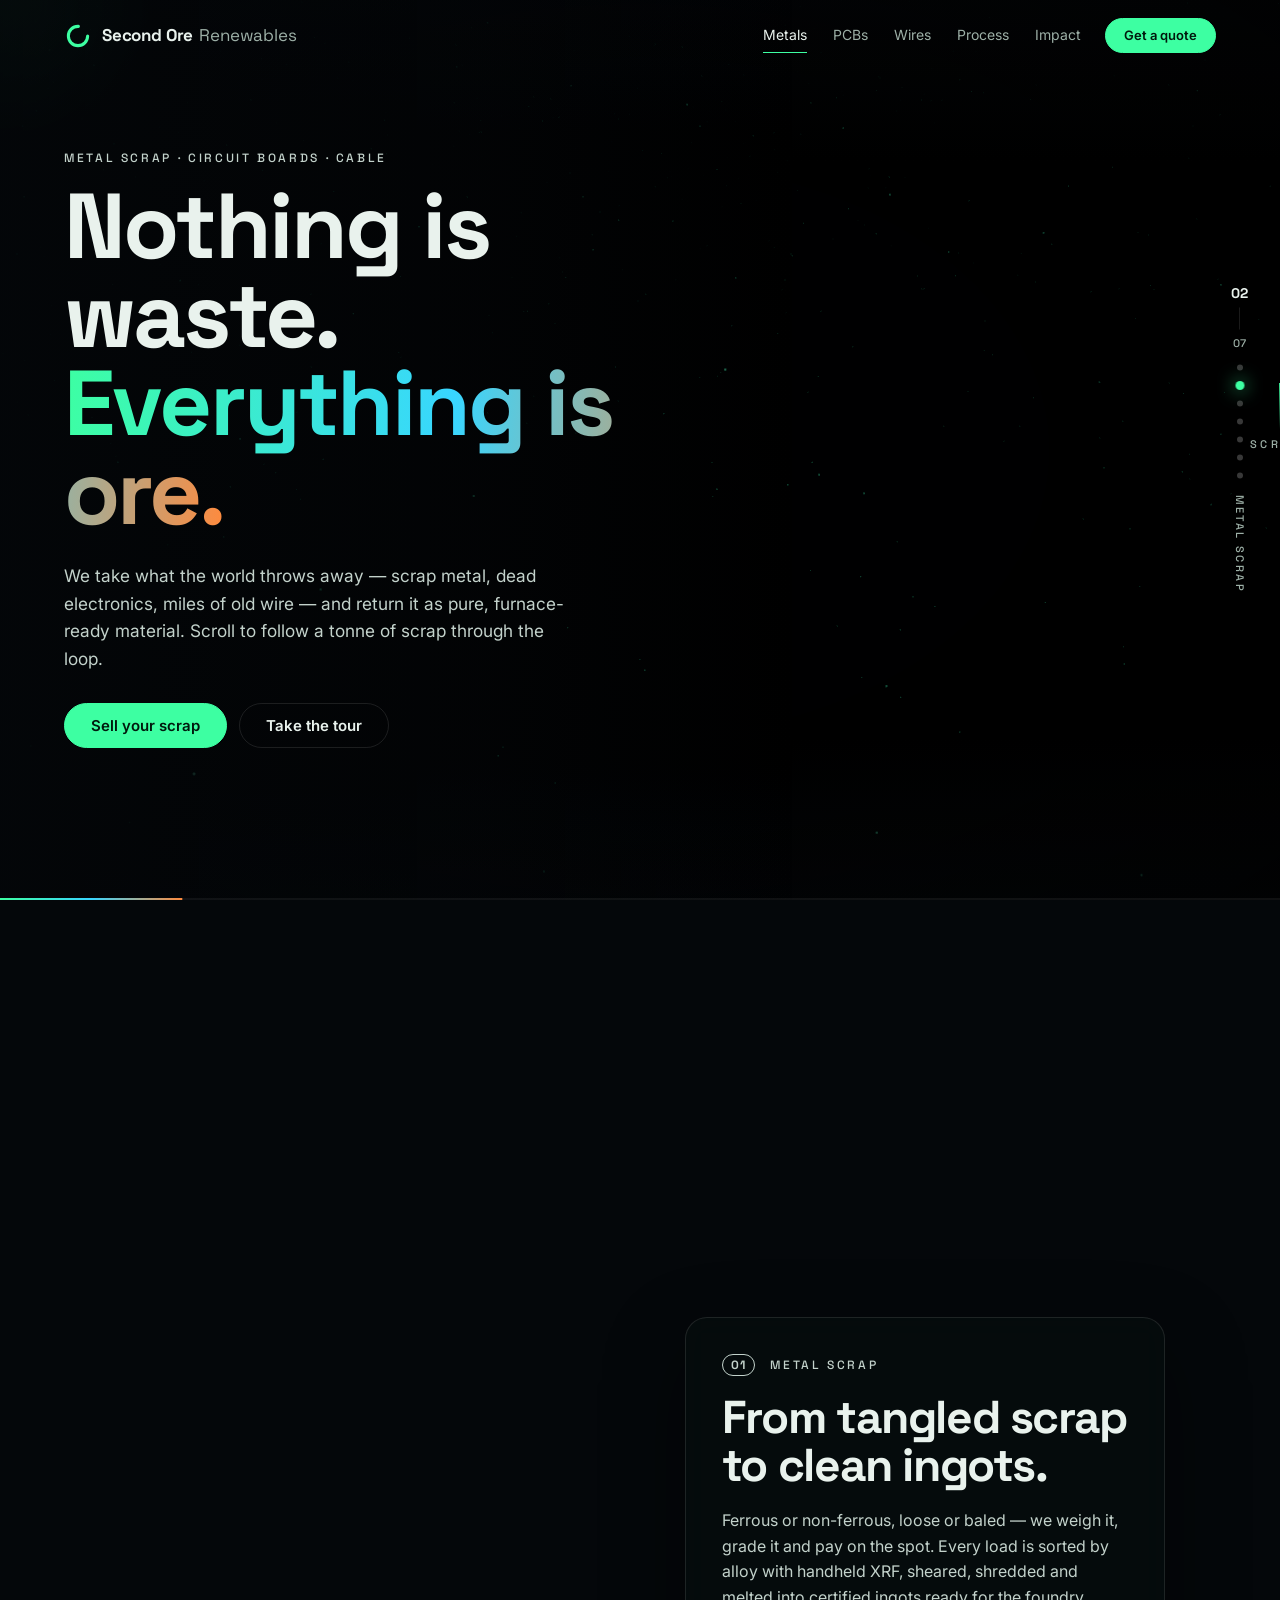
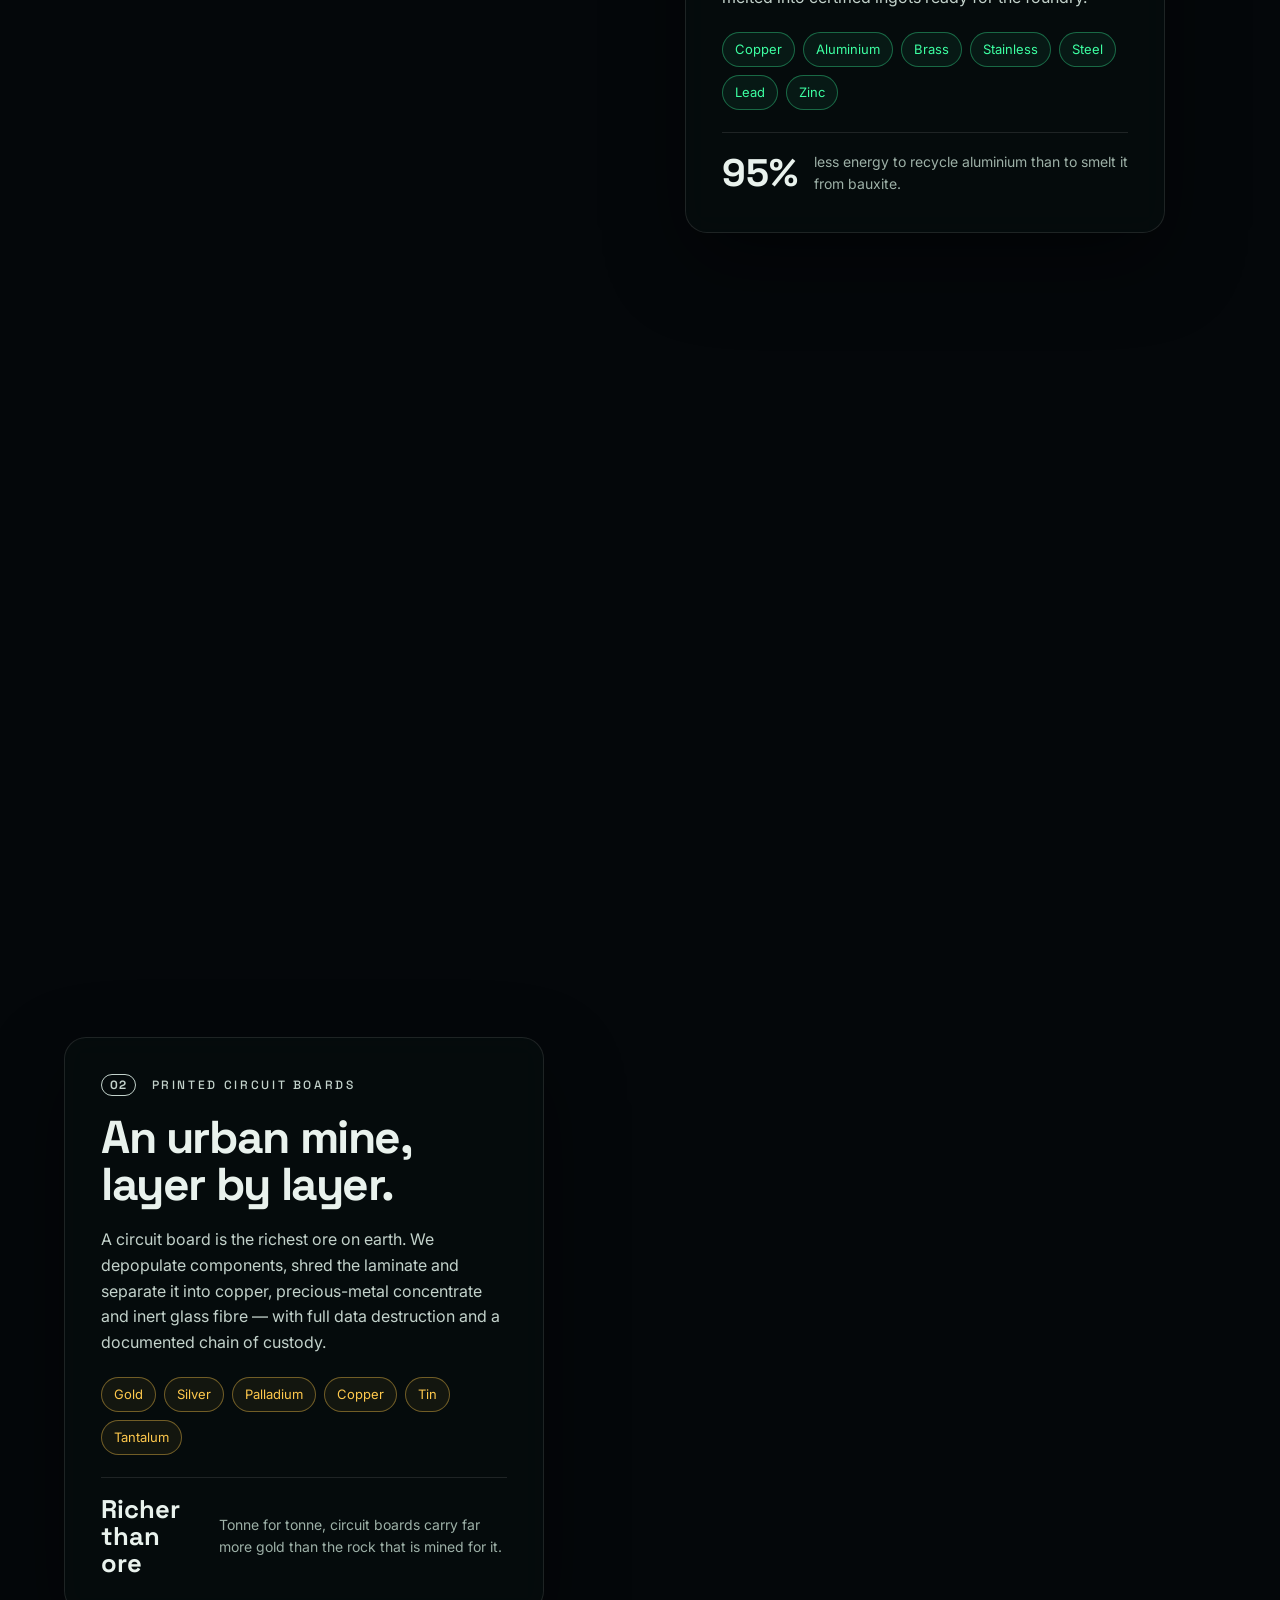
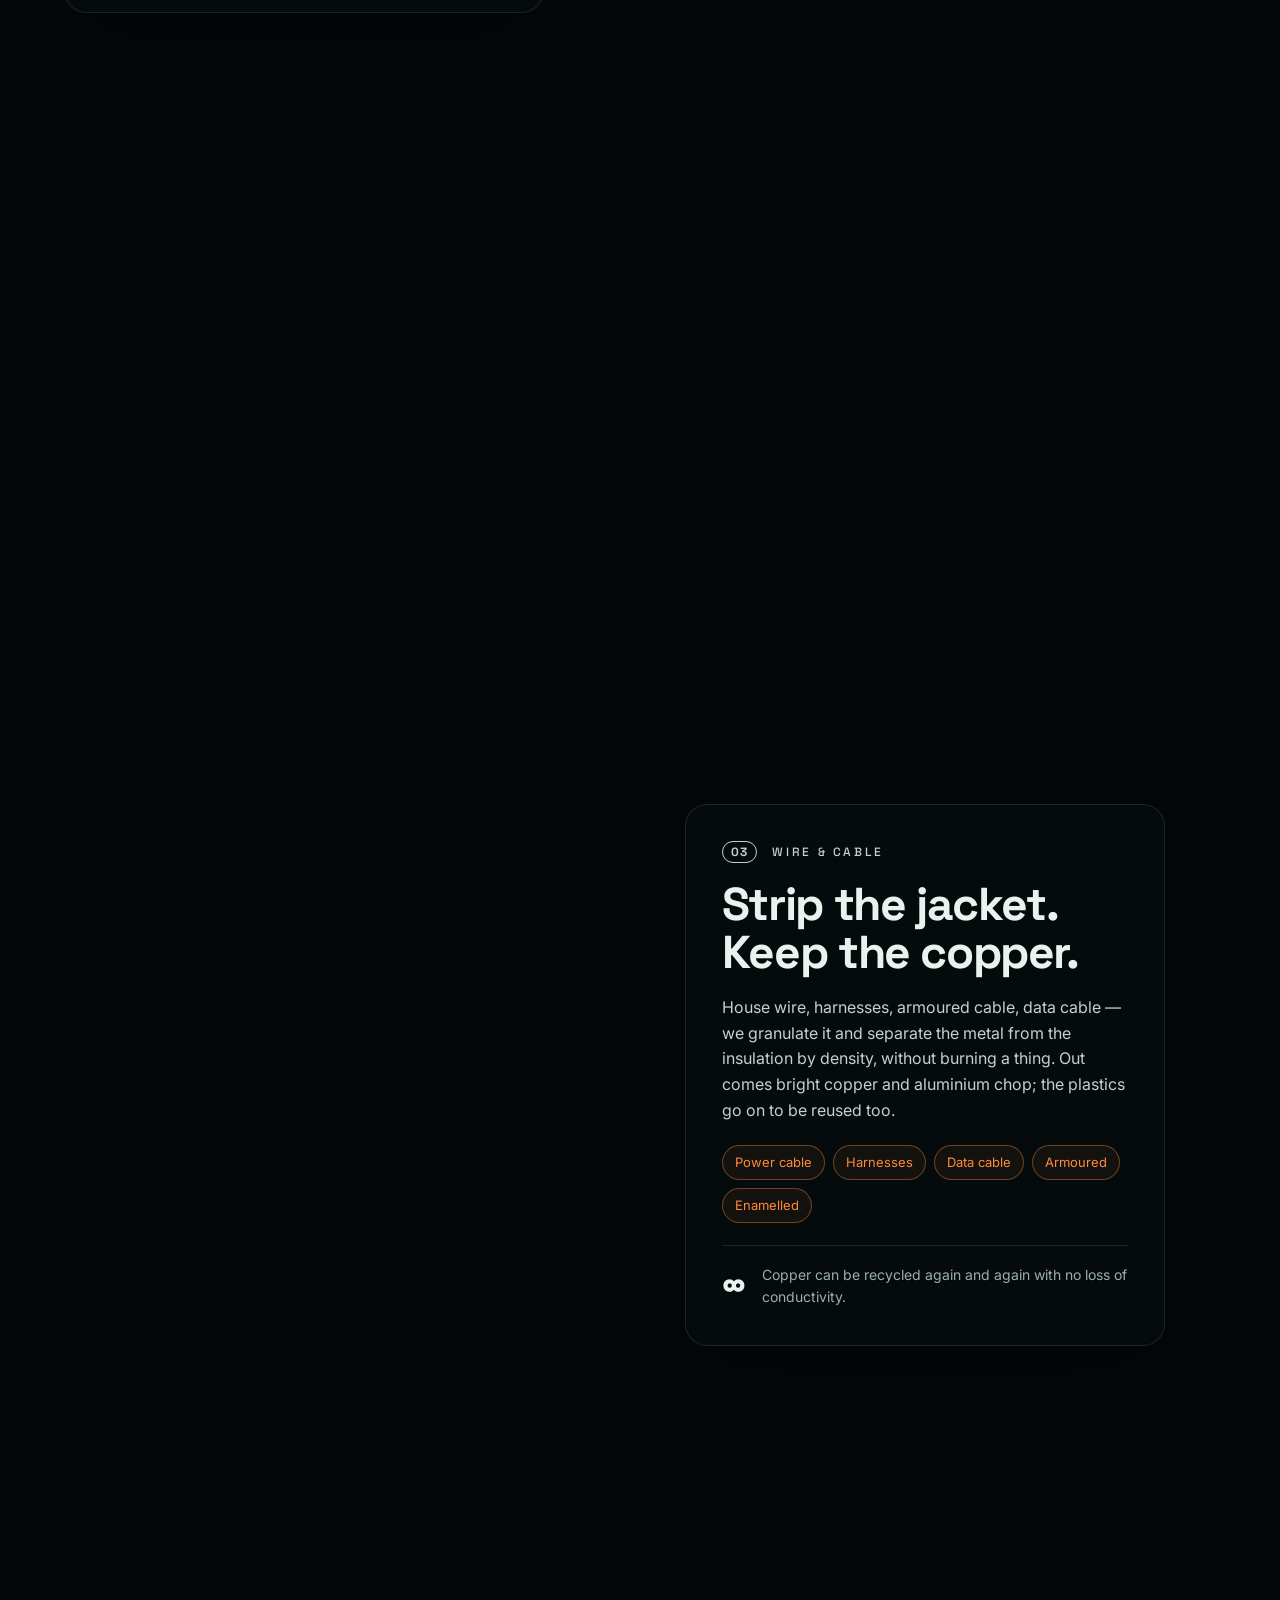
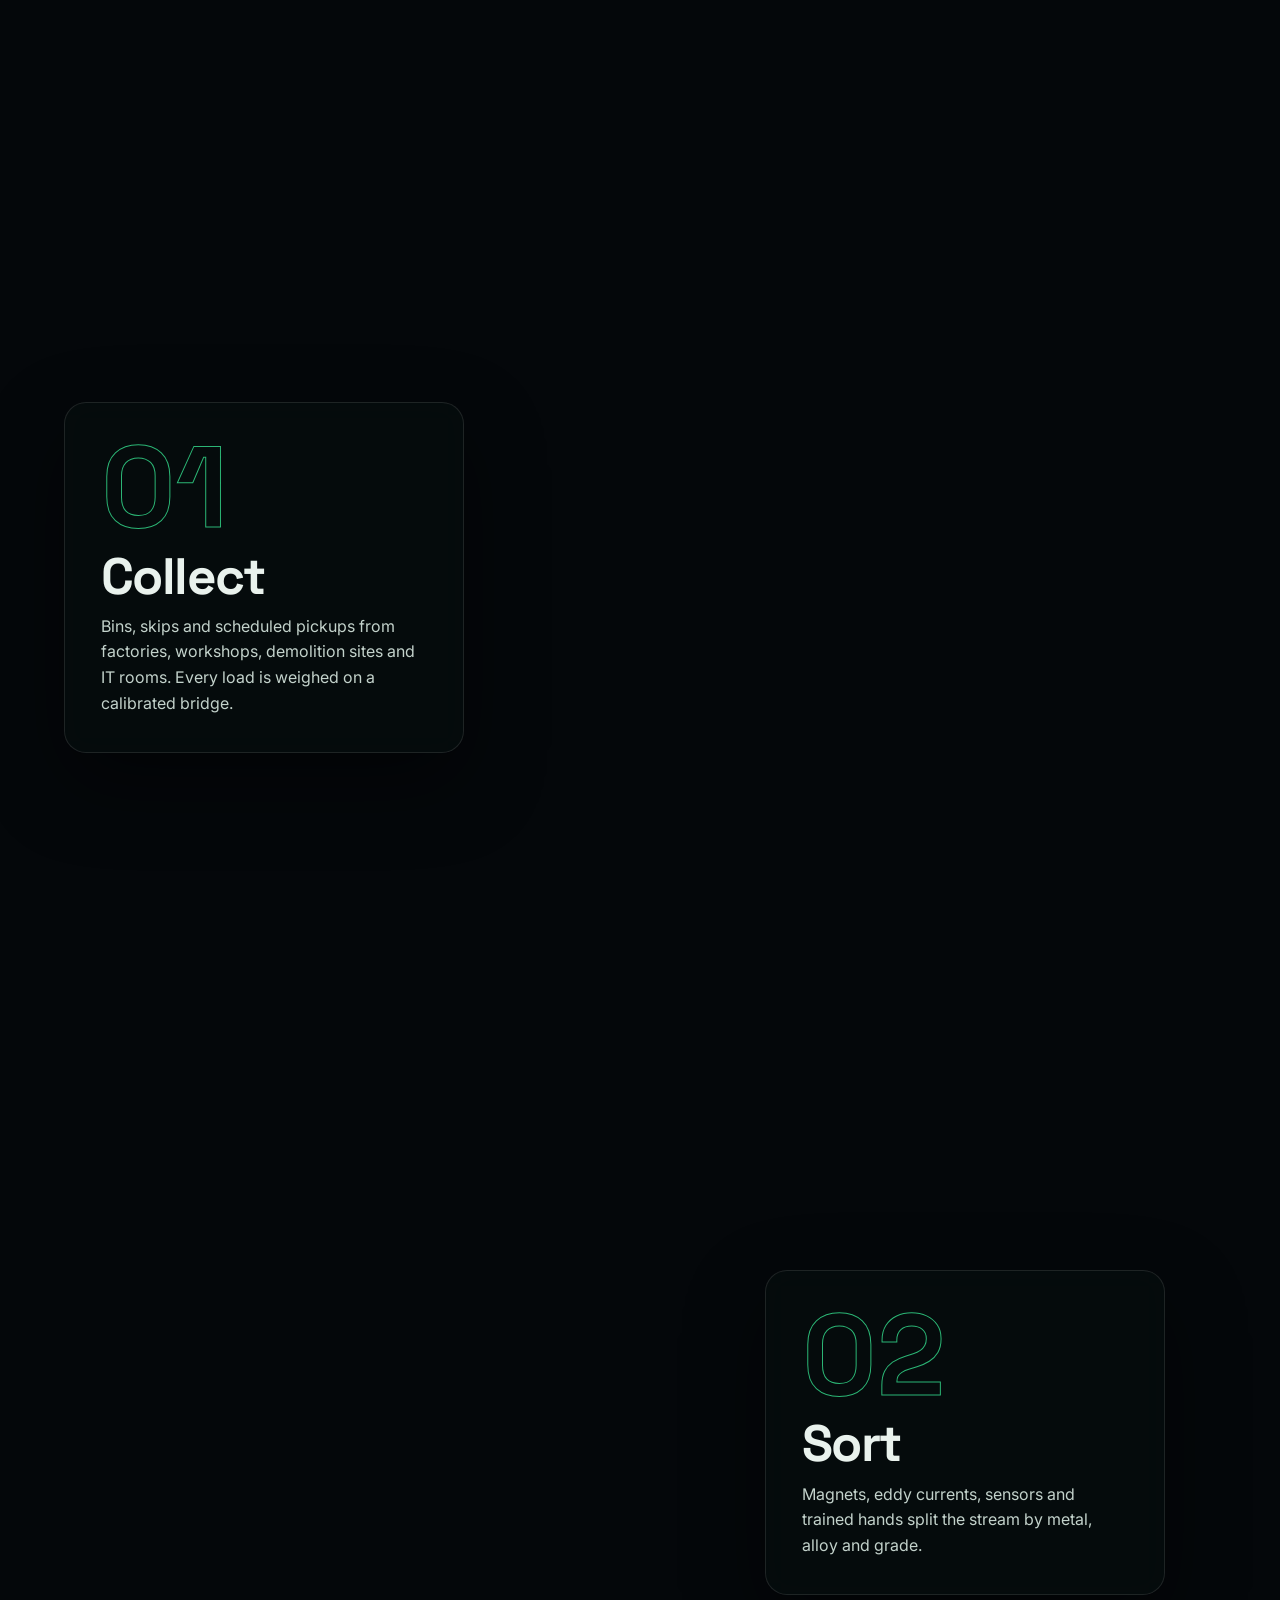
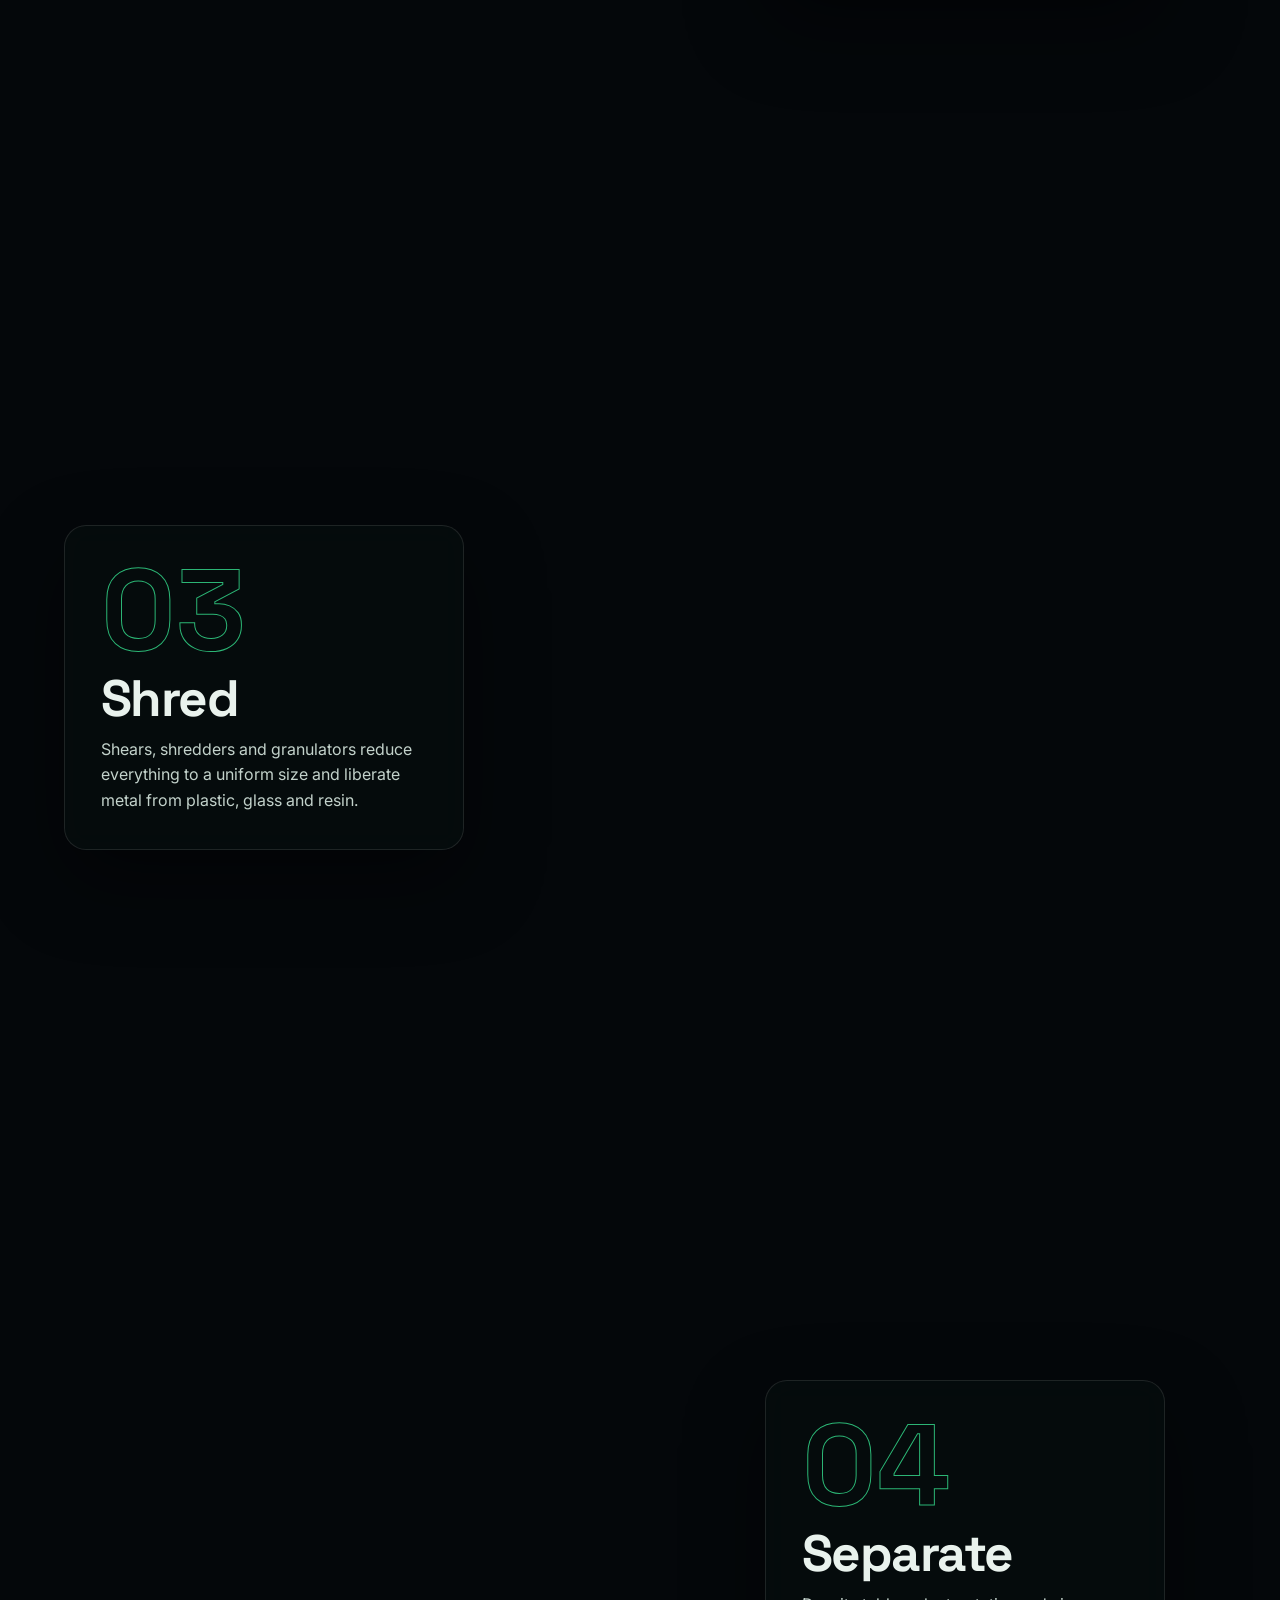
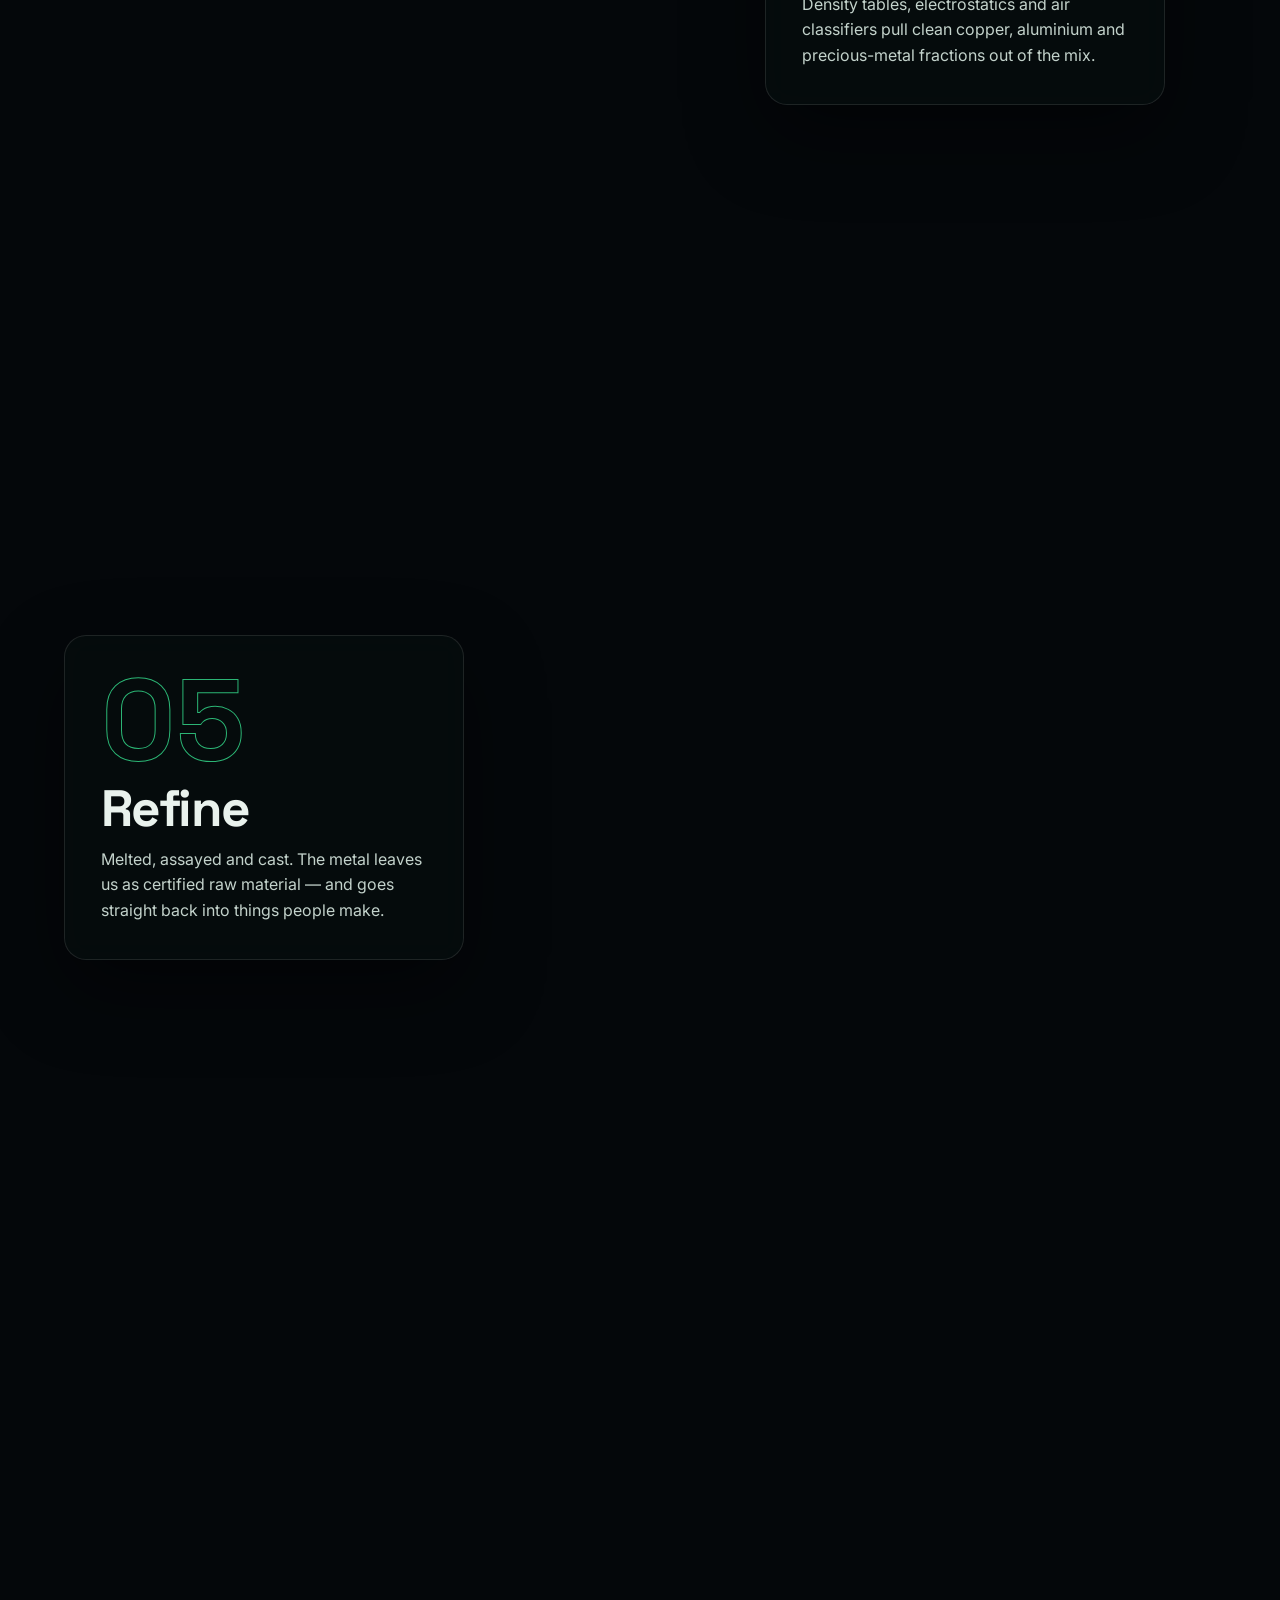
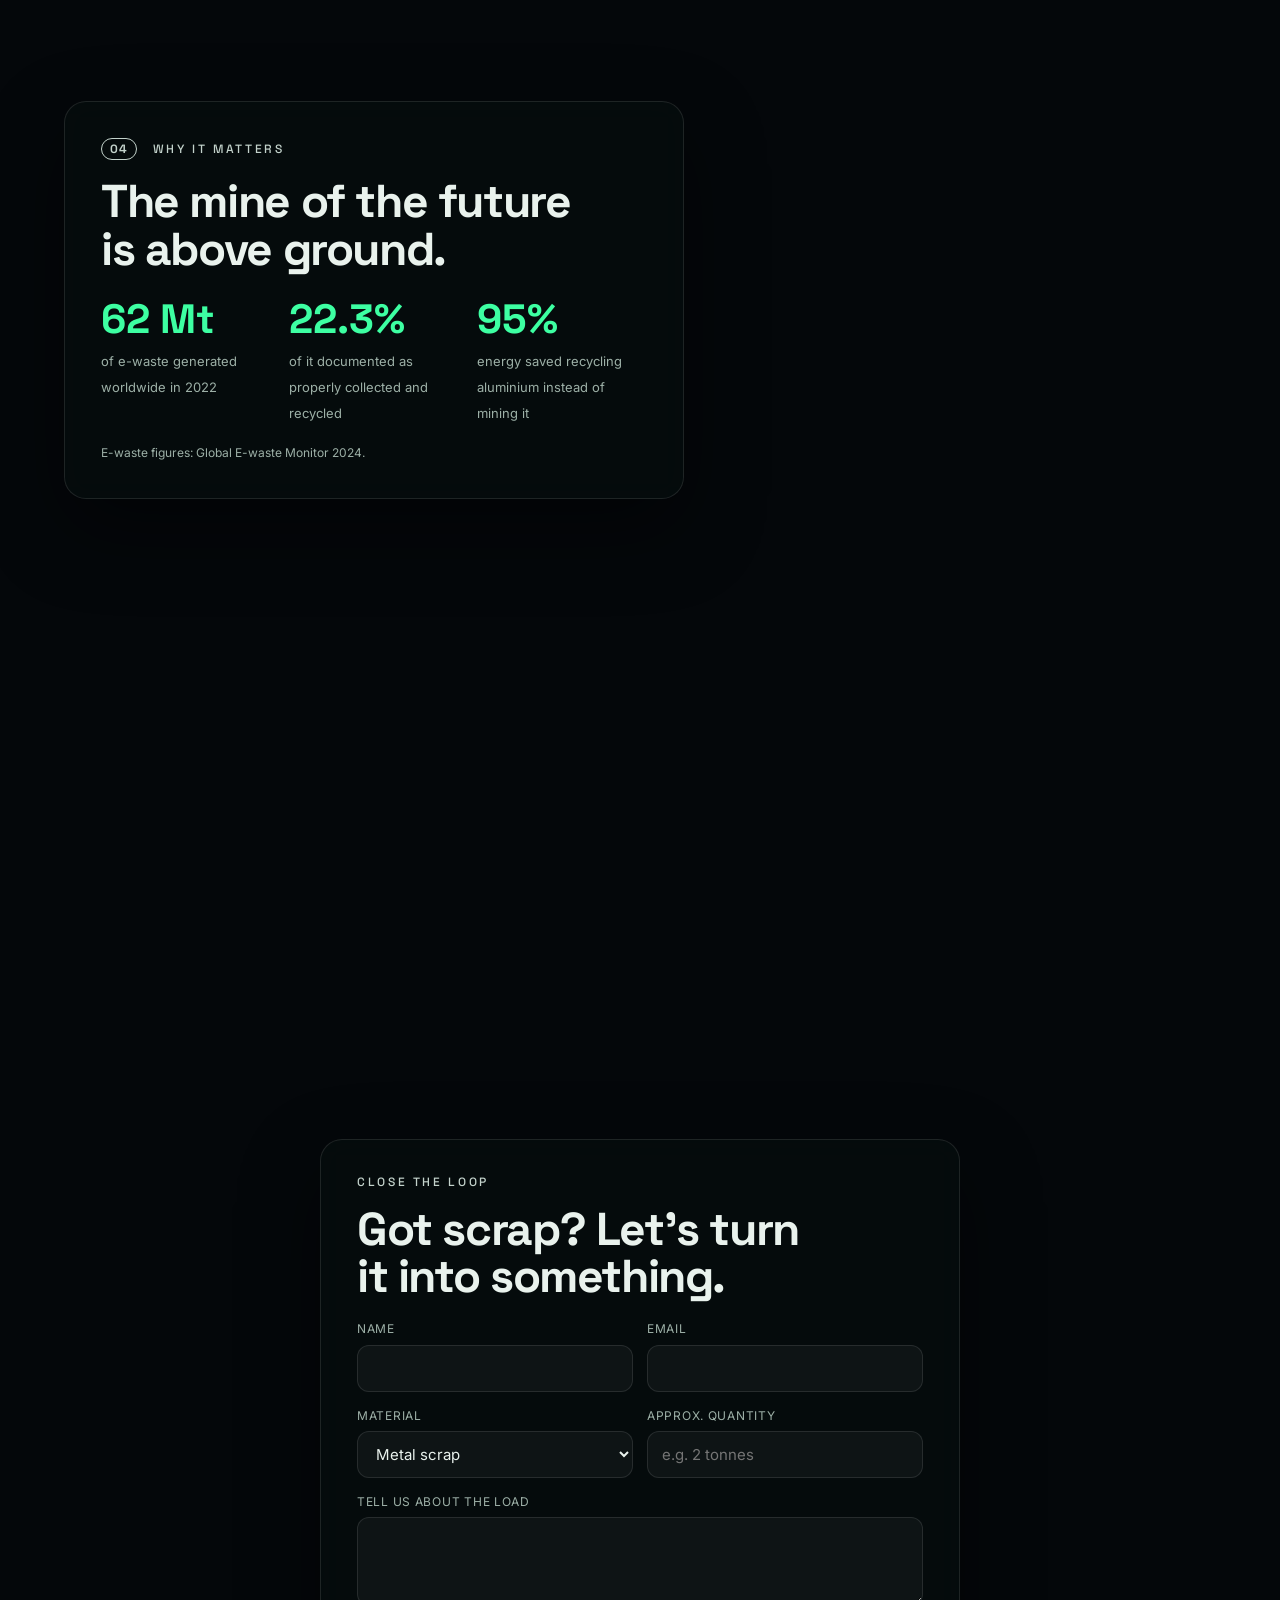
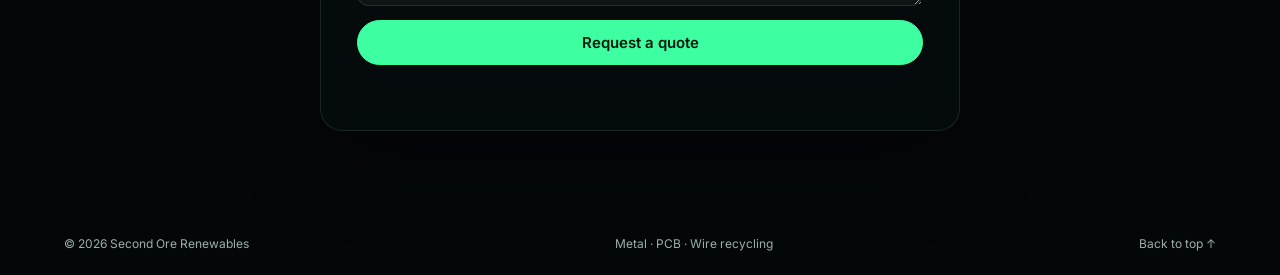
==== index.html @ fa1d7ef8 "Add immersive 3D scroll-driven site for metal, PCB and wire recycling Static site: a single three.js" ====
<!doctype html>
<html lang="en">
<head>
<meta charset="utf-8">
<meta name="viewport" content="width=device-width, initial-scale=1">
<title>Second Ore Renewables — Metal, PCB &amp; Wire Recycling</title>
<meta name="description" content="Second Ore Renewables recovers copper, aluminium, steel and precious metals from metal scrap, printed circuit boards and cable.">
<meta name="theme-color" content="#04070a">
<link rel="icon" href="data:image/svg+xml,%3Csvg xmlns='http://www.w3.org/2000/svg' viewBox='0 0 32 32'%3E%3Ccircle cx='16' cy='16' r='11' fill='none' stroke='%233dffa2' stroke-width='4' stroke-dasharray='52 17'/%3E%3C/svg%3E">
<link rel="preconnect" href="https://fonts.googleapis.com">
<link rel="preconnect" href="https://fonts.gstatic.com" crossorigin>
<link href="https://fonts.googleapis.com/css2?family=Inter:wght@400;500;600&family=Space+Grotesk:wght@400;500;700&display=swap" rel="stylesheet">
<link rel="stylesheet" href="css/style.css">
<script type="importmap">
{ "imports": { "three": "./vendor/three.module.min.js", "three/addons/": "./vendor/addons/" } }
</script>
</head>
<body class="loading">

<!-- Loader -->
<div id="loader" aria-hidden="true">
  <svg class="loader-ring" viewBox="0 0 100 100"><circle cx="50" cy="50" r="44"/><circle class="arc" cx="50" cy="50" r="44"/></svg>
  <div class="loader-pct"><span id="loader-num">0</span>%</div>
  <div class="loader-label">Melting down the old world</div>
</div>

<!-- 3D stage -->
<canvas id="stage" aria-hidden="true"></canvas>
<div class="vignette" aria-hidden="true"></div>
<div id="cursor" aria-hidden="true"></div>

<!-- Chrome -->
<header class="top">
  <a class="brand" href="#hero" aria-label="Second Ore Renewables home">
    <svg viewBox="0 0 32 32" width="28" height="28" aria-hidden="true"><circle cx="16" cy="16" r="11" fill="none" stroke="currentColor" stroke-width="3.5" stroke-dasharray="52 17" stroke-linecap="round"/></svg>
    <span>Second Ore<em>Renewables</em></span>
  </a>
  <nav aria-label="Primary">
    <a href="#metals">Metals</a>
    <a href="#pcbs">PCBs</a>
    <a href="#wires">Wires</a>
    <a href="#process">Process</a>
    <a href="#impact">Impact</a>
  </nav>
  <a class="btn btn-sm" href="#contact">Get a quote</a>
</header>

<aside class="rail" aria-hidden="true">
  <div class="rail-count"><b id="rail-now">01</b><i></i><span>07</span></div>
  <div class="rail-dots" id="rail-dots"></div>
  <div class="rail-name" id="rail-name">Intro</div>
</aside>
<div class="progress" aria-hidden="true"><i id="progress-bar"></i></div>

<main>
  <!-- 0 · HERO -->
  <section class="chapter hero" id="hero" data-key data-chapter="0" data-name="Intro">
    <div class="panel bare left">
      <p class="eyebrow reveal">Metal scrap · Circuit boards · Cable</p>
      <h1 class="reveal">Nothing is waste.<br><span class="grad">Everything is ore.</span></h1>
      <p class="lede reveal">We take what the world throws away — scrap metal, dead electronics, miles of old wire — and return it as pure, furnace-ready material. Scroll to follow a tonne of scrap through the loop.</p>
      <div class="cta-row reveal">
        <a class="btn" href="#contact">Sell your scrap</a>
        <a class="btn ghost" href="#metals">Take the tour</a>
      </div>
    </div>
    <div class="scroll-hint" aria-hidden="true"><i></i>Scroll</div>
  </section>

  <!-- 1 · METALS -->
  <section class="chapter" id="metals" data-key data-chapter="1" data-name="Metal scrap">
    <div class="panel right">
      <p class="eyebrow reveal"><b>01</b> Metal scrap</p>
      <h2 class="reveal">From tangled scrap to clean ingots.</h2>
      <p class="reveal">Ferrous or non-ferrous, loose or baled — we weigh it, grade it and pay on the spot. Every load is sorted by alloy with handheld XRF, sheared, shredded and melted into certified ingots ready for the foundry.</p>
      <ul class="chips reveal">
        <li>Copper</li><li>Aluminium</li><li>Brass</li><li>Stainless</li><li>Steel</li><li>Lead</li><li>Zinc</li>
      </ul>
      <div class="fact reveal"><strong>95%</strong><span>less energy to recycle aluminium than to smelt it from bauxite.</span></div>
    </div>
  </section>

  <!-- 2 · PCBs -->
  <section class="chapter" id="pcbs" data-key data-chapter="2" data-name="Circuit boards">
    <div class="panel left">
      <p class="eyebrow reveal"><b>02</b> Printed circuit boards</p>
      <h2 class="reveal">An urban mine, layer by layer.</h2>
      <p class="reveal">A circuit board is the richest ore on earth. We depopulate components, shred the laminate and separate it into copper, precious-metal concentrate and inert glass fibre — with full data destruction and a documented chain of custody.</p>
      <ul class="chips gold reveal">
        <li>Gold</li><li>Silver</li><li>Palladium</li><li>Copper</li><li>Tin</li><li>Tantalum</li>
      </ul>
      <div class="fact words reveal"><strong>Richer than ore</strong><span>Tonne for tonne, circuit boards carry far more gold than the rock that is mined for it.</span></div>
    </div>
  </section>

  <!-- 3 · WIRES -->
  <section class="chapter" id="wires" data-key data-chapter="3" data-name="Wire &amp; cable">
    <div class="panel right">
      <p class="eyebrow reveal"><b>03</b> Wire &amp; cable</p>
      <h2 class="reveal">Strip the jacket. Keep the copper.</h2>
      <p class="reveal">House wire, harnesses, armoured cable, data cable — we granulate it and separate the metal from the insulation by density, without burning a thing. Out comes bright copper and aluminium chop; the plastics go on to be reused too.</p>
      <ul class="chips copper reveal">
        <li>Power cable</li><li>Harnesses</li><li>Data cable</li><li>Armoured</li><li>Enamelled</li>
      </ul>
      <div class="fact reveal"><strong>∞</strong><span>Copper can be recycled again and again with no loss of conductivity.</span></div>
    </div>
  </section>

  <!-- 4 · PROCESS -->
  <div id="process" class="process">
    <section class="chapter step" data-key data-chapter="4" data-name="Process">
      <div class="panel step-card left">
        <span class="num reveal">01</span>
        <h3 class="reveal">Collect</h3>
        <p class="reveal">Bins, skips and scheduled pickups from factories, workshops, demolition sites and IT rooms. Every load is weighed on a calibrated bridge.</p>
      </div>
    </section>
    <section class="chapter step" data-key data-chapter="4" data-name="Process">
      <div class="panel step-card right">
        <span class="num reveal">02</span>
        <h3 class="reveal">Sort</h3>
        <p class="reveal">Magnets, eddy currents, sensors and trained hands split the stream by metal, alloy and grade.</p>
      </div>
    </section>
    <section class="chapter step" data-key data-chapter="4" data-name="Process">
      <div class="panel step-card left">
        <span class="num reveal">03</span>
        <h3 class="reveal">Shred</h3>
        <p class="reveal">Shears, shredders and granulators reduce everything to a uniform size and liberate metal from plastic, glass and resin.</p>
      </div>
    </section>
    <section class="chapter step" data-key data-chapter="4" data-name="Process">
      <div class="panel step-card right">
        <span class="num reveal">04</span>
        <h3 class="reveal">Separate</h3>
        <p class="reveal">Density tables, electrostatics and air classifiers pull clean copper, aluminium and precious-metal fractions out of the mix.</p>
      </div>
    </section>
    <section class="chapter step" data-key data-chapter="4" data-name="Process">
      <div class="panel step-card left">
        <span class="num reveal">05</span>
        <h3 class="reveal">Refine</h3>
        <p class="reveal">Melted, assayed and cast. The metal leaves us as certified raw material — and goes straight back into things people make.</p>
      </div>
    </section>
  </div>

  <!-- 5 · IMPACT -->
  <section class="chapter" id="impact" data-key data-chapter="5" data-name="Impact">
    <div class="panel left wide">
      <p class="eyebrow reveal"><b>04</b> Why it matters</p>
      <h2 class="reveal">The mine of the future is above ground.</h2>
      <div class="stats reveal">
        <div><strong><span data-count="62">0</span> Mt</strong><span>of e-waste generated worldwide in 2022</span></div>
        <div><strong><span data-count="22.3" data-dec="1">0</span>%</strong><span>of it documented as properly collected and recycled</span></div>
        <div><strong><span data-count="95">0</span>%</strong><span>energy saved recycling aluminium instead of mining it</span></div>
      </div>
      <p class="source reveal">E-waste figures: Global E-waste Monitor 2024.</p>
    </div>
  </section>

  <!-- 6 · CONTACT -->
  <section class="chapter contact" id="contact" data-key data-chapter="6" data-name="Contact">
    <div class="panel center">
      <p class="eyebrow reveal">Close the loop</p>
      <h2 class="reveal">Got scrap? Let’s turn it into something.</h2>
      <form id="quote" class="reveal" novalidate>
        <label>Name<input name="name" autocomplete="name" required></label>
        <label>Email<input name="email" type="email" autocomplete="email" required></label>
        <label>Material
          <select name="material">
            <option>Metal scrap</option><option>Circuit boards / e-waste</option><option>Wire &amp; cable</option><option>Mixed load</option>
          </select>
        </label>
        <label>Approx. quantity<input name="quantity" placeholder="e.g. 2 tonnes"></label>
        <label class="full">Tell us about the load<textarea name="message" rows="3"></textarea></label>
        <button class="btn full" type="submit">Request a quote</button>
        <p class="form-note full" id="form-note" role="status"></p>
      </form>
    </div>
    <footer>
      <span>© <span id="year"></span> Second Ore Renewables</span>
      <span>Metal · PCB · Wire recycling</span>
      <a href="#hero">Back to top ↑</a>
    </footer>
  </section>
</main>

<script type="module" src="js/main.js"></script>
</body>
</html>
---- css/style.css ----
:root {
  --bg: #04070a;
  --ink: #e9f2ed;
  --mute: #9db0a7;
  --green: #3dffa2;
  --cyan: #38d6ff;
  --copper: #ff8a3d;
  --gold: #ffc94d;
  --glass: rgba(8, 16, 14, .58);
  --line: rgba(255, 255, 255, .1);
  --display: "Space Grotesk", "Segoe UI", system-ui, sans-serif;
  --body: "Inter", "Segoe UI", system-ui, sans-serif;
  --gutter: clamp(16px, 5vw, 80px);
}

* { box-sizing: border-box; margin: 0; padding: 0; }
html { scroll-behavior: smooth; }
body {
  background: radial-gradient(120% 80% at 70% 10%, #0b1f1a 0%, var(--bg) 60%) fixed var(--bg);
  color: var(--ink);
  font: 400 16px/1.6 var(--body);
  overflow-x: hidden;
  -webkit-font-smoothing: antialiased;
}
body.loading { overflow: hidden; }
a { color: inherit; text-decoration: none; }
ul { list-style: none; }
::selection { background: var(--green); color: #00150b; }

/* ---------- stage ---------- */
#stage { position: fixed; inset: 0; width: 100%; height: 100%; display: block; z-index: 0; }
.vignette {
  position: fixed; inset: 0; z-index: 1; pointer-events: none;
  background:
    radial-gradient(ellipse at center, transparent 45%, rgba(0, 0, 0, .55) 100%),
    linear-gradient(to bottom, rgba(4, 7, 10, .55), transparent 18%, transparent 82%, rgba(4, 7, 10, .6));
}
#cursor {
  position: fixed; left: 0; top: 0; width: 340px; height: 340px; margin: -170px 0 0 -170px;
  border-radius: 50%; pointer-events: none; z-index: 1; opacity: 0;
  background: radial-gradient(circle, rgba(61, 255, 162, .12), transparent 65%);
  transition: opacity .4s;
}
@media (hover: hover) { body:not(.loading) #cursor { opacity: 1; } }

/* ---------- loader ---------- */
#loader {
  position: fixed; inset: 0; z-index: 100; background: var(--bg);
  display: grid; place-content: center; justify-items: center; gap: 14px;
  transition: opacity .9s ease, visibility .9s;
}
body:not(.loading) #loader { opacity: 0; visibility: hidden; }
.loader-ring { width: 120px; height: 120px; animation: spin 1.6s linear infinite; }
.loader-ring circle { fill: none; stroke: rgba(255, 255, 255, .08); stroke-width: 3; }
.loader-ring .arc { stroke: var(--green); stroke-dasharray: 90 190; stroke-linecap: round; }
.loader-pct { font: 700 34px/1 var(--display); margin-top: -92px; height: 78px; }
.loader-label { color: var(--mute); font-size: 12px; letter-spacing: .24em; text-transform: uppercase; }
@keyframes spin { to { transform: rotate(360deg); } }

/* ---------- chrome ---------- */
.top {
  position: fixed; inset: 0 0 auto 0; z-index: 20;
  display: flex; align-items: center; gap: 24px;
  padding: 18px var(--gutter);
}
.brand { display: flex; align-items: center; gap: 10px; color: var(--green); margin-right: auto; }
.brand span { color: var(--ink); font: 700 17px/1 var(--display); letter-spacing: -.01em; }
.brand em { font-style: normal; font-weight: 400; color: var(--mute); margin-left: 6px; }
.top nav { display: flex; gap: 26px; font-size: 14px; color: var(--mute); }
.top nav a { position: relative; padding: 6px 0; transition: color .25s; }
.top nav a::after {
  content: ""; position: absolute; left: 0; right: 0; bottom: 0; height: 1px;
  background: var(--green); transform: scaleX(0); transform-origin: left; transition: transform .3s;
}
.top nav a:hover, .top nav a.on { color: var(--ink); }
.top nav a:hover::after, .top nav a.on::after { transform: scaleX(1); }

.btn {
  display: inline-flex; align-items: center; justify-content: center;
  padding: 14px 26px; border-radius: 999px; border: 1px solid var(--green);
  background: var(--green); color: #00190d; font: 600 15px/1 var(--body);
  cursor: pointer; transition: transform .25s, box-shadow .25s, background .25s, color .25s;
  box-shadow: 0 0 0 rgba(61, 255, 162, 0);
}
.btn:hover { transform: translateY(-2px); box-shadow: 0 10px 40px rgba(61, 255, 162, .35); }
.btn.ghost { background: transparent; color: var(--ink); border-color: var(--line); }
.btn.ghost:hover { border-color: var(--green); box-shadow: none; }
.btn-sm { padding: 10px 18px; font-size: 13px; }

.rail {
  position: fixed; right: calc(var(--gutter) / 2); top: 50%; transform: translateY(-50%); z-index: 20;
  display: grid; justify-items: center; gap: 16px; color: var(--mute); font: 500 11px/1 var(--display);
}
.rail-count { display: grid; justify-items: center; gap: 8px; }
.rail-count b { color: var(--ink); font-size: 14px; }
.rail-count i { width: 1px; height: 22px; background: var(--line); }
.rail-dots { display: grid; gap: 12px; }
.rail-dots i { width: 6px; height: 6px; border-radius: 50%; background: rgba(255, 255, 255, .22); transition: all .35s; }
.rail-dots i.on { background: var(--green); box-shadow: 0 0 12px var(--green); transform: scale(1.5); }
.rail-name { writing-mode: vertical-rl; letter-spacing: .22em; text-transform: uppercase; min-height: 120px; }

.progress { position: fixed; left: 0; right: 0; bottom: 0; height: 2px; z-index: 20; background: rgba(255, 255, 255, .06); }
.progress i { display: block; height: 100%; width: 100%; transform-origin: left; transform: scaleX(0); background: linear-gradient(90deg, var(--green), var(--cyan), var(--copper)); }

/* ---------- chapters ---------- */
main { position: relative; z-index: 10; }
.chapter {
  position: relative; min-height: 150vh; padding: 0 var(--gutter);
  display: flex; align-items: center;
}
.chapter.hero { min-height: 100vh; }
.chapter.hero::before { content: ""; position: absolute; inset: 0; pointer-events: none; background: linear-gradient(90deg, rgba(4, 7, 10, .82), rgba(4, 7, 10, .45) 38%, transparent 62%); }
.chapter.hero > * { position: relative; }
.chapter.step { min-height: 95vh; }
.chapter.contact { min-height: 100vh; justify-content: center; padding-top: 90px; padding-bottom: 70px; }

.panel {
  width: min(480px, 100%); padding: clamp(22px, 3vw, 36px);
  background: var(--glass); border: 1px solid var(--line); border-radius: 22px;
  -webkit-backdrop-filter: blur(14px) saturate(140%); backdrop-filter: blur(14px) saturate(140%);
  box-shadow: 0 30px 80px rgba(0, 0, 0, .45);
}
.panel.right { margin-left: auto; margin-right: clamp(0px, 4vw, 60px); }
.panel.wide { width: min(620px, 100%); }
.panel.center { width: min(640px, 100%); }
.panel.bare { background: none; border: 0; box-shadow: none; -webkit-backdrop-filter: none; backdrop-filter: none; padding: 0; width: min(640px, 100%); }

.eyebrow { font: 500 12px/1 var(--display); letter-spacing: .22em; text-transform: uppercase; color: var(--green); margin-bottom: 18px; }
.eyebrow b { display: inline-block; margin-right: 10px; padding: 4px 8px; border: 1px solid currentColor; border-radius: 999px; letter-spacing: .08em; }
h1, h2, h3 { font-family: var(--display); font-weight: 700; letter-spacing: -.03em; text-wrap: balance; }
h1 { font-size: clamp(42px, 7.2vw, 104px); line-height: .96; margin-bottom: 26px; }
h2 { font-size: clamp(30px, 3.6vw, 48px); line-height: 1.04; margin-bottom: 18px; }
h3 { font-size: clamp(30px, 4vw, 52px); line-height: 1; margin-bottom: 12px; }
.grad { background: linear-gradient(95deg, var(--green), var(--cyan) 55%, var(--copper)); -webkit-background-clip: text; background-clip: text; color: transparent; }
.panel p { color: #c3d2cb; }
.lede { font-size: clamp(16px, 1.35vw, 19px); max-width: 520px; color: #c3d2cb; }
.cta-row { display: flex; flex-wrap: wrap; gap: 12px; margin-top: 30px; }

.chips { display: flex; flex-wrap: wrap; gap: 8px; margin: 22px 0; }
.chips li { padding: 6px 12px; border-radius: 999px; font-size: 13px; border: 1px solid rgba(61, 255, 162, .35); color: var(--green); background: rgba(61, 255, 162, .06); }
.chips.gold li { border-color: rgba(255, 201, 77, .4); color: var(--gold); background: rgba(255, 201, 77, .06); }
.chips.copper li { border-color: rgba(255, 138, 61, .4); color: var(--copper); background: rgba(255, 138, 61, .06); }

.fact { display: flex; align-items: center; gap: 16px; padding-top: 18px; border-top: 1px solid var(--line); }
.fact strong { font: 700 clamp(26px, 3vw, 40px)/1 var(--display); color: var(--ink); white-space: nowrap; }
.fact span { font-size: 14px; color: var(--mute); }
.fact.words strong { font-size: clamp(20px, 2vw, 26px); white-space: normal; max-width: 6.5em; line-height: 1.05; }

.step-card { width: min(400px, 100%); }
.step-card .num { display: block; font: 700 clamp(60px, 9vw, 120px)/.85 var(--display); color: transparent; -webkit-text-stroke: 1px rgba(61, 255, 162, .7); margin-bottom: 14px; }

.stats { display: grid; grid-template-columns: repeat(3, 1fr); gap: 18px; margin-top: 26px; }
.stats strong { display: block; font: 700 clamp(28px, 3.2vw, 44px)/1 var(--display); color: var(--green); margin-bottom: 8px; white-space: nowrap; }
.stats span { font-size: 13px; color: var(--mute); }
.stats strong span { font-size: inherit; color: inherit; }
.source { margin-top: 18px; font-size: 12px; color: var(--mute) !important; }

form { display: grid; grid-template-columns: 1fr 1fr; gap: 14px; margin-top: 8px; }
form .full { grid-column: 1 / -1; }
label { display: grid; gap: 6px; font-size: 12px; letter-spacing: .06em; text-transform: uppercase; color: var(--mute); }
input, select, textarea {
  width: 100%; padding: 12px 14px; border-radius: 12px; border: 1px solid var(--line);
  background: rgba(255, 255, 255, .04); color: var(--ink); font: 400 15px/1.4 var(--body);
  transition: border-color .2s, background .2s; resize: vertical;
}
select option { background: #0b1512; }
input:focus, select:focus, textarea:focus { outline: none; border-color: var(--green); background: rgba(61, 255, 162, .05); }
:focus-visible { outline: 2px solid var(--green); outline-offset: 3px; }
.form-note { font-size: 13px; color: var(--green); min-height: 1.2em; }

footer {
  position: absolute; left: var(--gutter); right: var(--gutter); bottom: 22px;
  display: flex; justify-content: space-between; gap: 16px; flex-wrap: wrap;
  font-size: 12px; color: var(--mute);
}
footer a:hover { color: var(--green); }

.scroll-hint {
  position: absolute; left: 50%; bottom: 34px; transform: translateX(-50%);
  display: grid; justify-items: center; gap: 10px;
  font: 500 11px/1 var(--display); letter-spacing: .3em; text-transform: uppercase; color: var(--mute);
}
.scroll-hint i { width: 1px; height: 46px; background: linear-gradient(var(--green), transparent); animation: drip 2s ease-in-out infinite; transform-origin: top; }
@keyframes drip { 0% { transform: scaleY(0); } 50% { transform: scaleY(1); } 100% { transform: scaleY(1); opacity: 0; } }

/* ---------- reveal ---------- */
.reveal { opacity: 0; transform: translateY(28px); filter: blur(6px); transition: opacity .9s cubic-bezier(.2, .7, .2, 1), transform .9s cubic-bezier(.2, .7, .2, 1), filter .9s; }
.in .reveal { opacity: 1; transform: none; filter: none; }
.in .reveal:nth-child(2) { transition-delay: .08s; }
.in .reveal:nth-child(3) { transition-delay: .16s; }
.in .reveal:nth-child(4) { transition-delay: .24s; }
.in .reveal:nth-child(5) { transition-delay: .32s; }
.in .reveal:nth-child(6) { transition-delay: .4s; }

/* ---------- responsive ---------- */
@media (max-width: 900px) {
  .top nav { display: none; }
  .rail { display: none; }
  .brand em { display: none; }
  .chapter { align-items: flex-end; padding-bottom: 12vh; min-height: 140vh; }
  .chapter.hero { align-items: flex-end; padding-bottom: 12vh; }
  .chapter.hero::before { background: linear-gradient(to top, rgba(4, 7, 10, .95) 30%, rgba(4, 7, 10, .6) 55%, transparent 75%); }
  .chapter.contact { align-items: center; }
  .panel, .panel.right { margin: 0 auto; }
  .panel:not(.bare) { background: rgba(6, 12, 11, .78); }
  .stats { grid-template-columns: 1fr; gap: 14px; }
  .stats div { display: flex; align-items: baseline; gap: 12px; }
  .stats strong { margin: 0; min-width: 110px; }
  form { grid-template-columns: 1fr; }
  .scroll-hint { display: none; }
  footer { position: static; margin-top: 28px; }
  .chapter.contact { flex-direction: column; }
}

@media (prefers-reduced-motion: reduce) {
  html { scroll-behavior: auto; }
  .reveal { transition: opacity .3s; transform: none; filter: none; }
  .loader-ring, .scroll-hint i { animation: none; }
}

body.no-webgl #stage { display: none; }
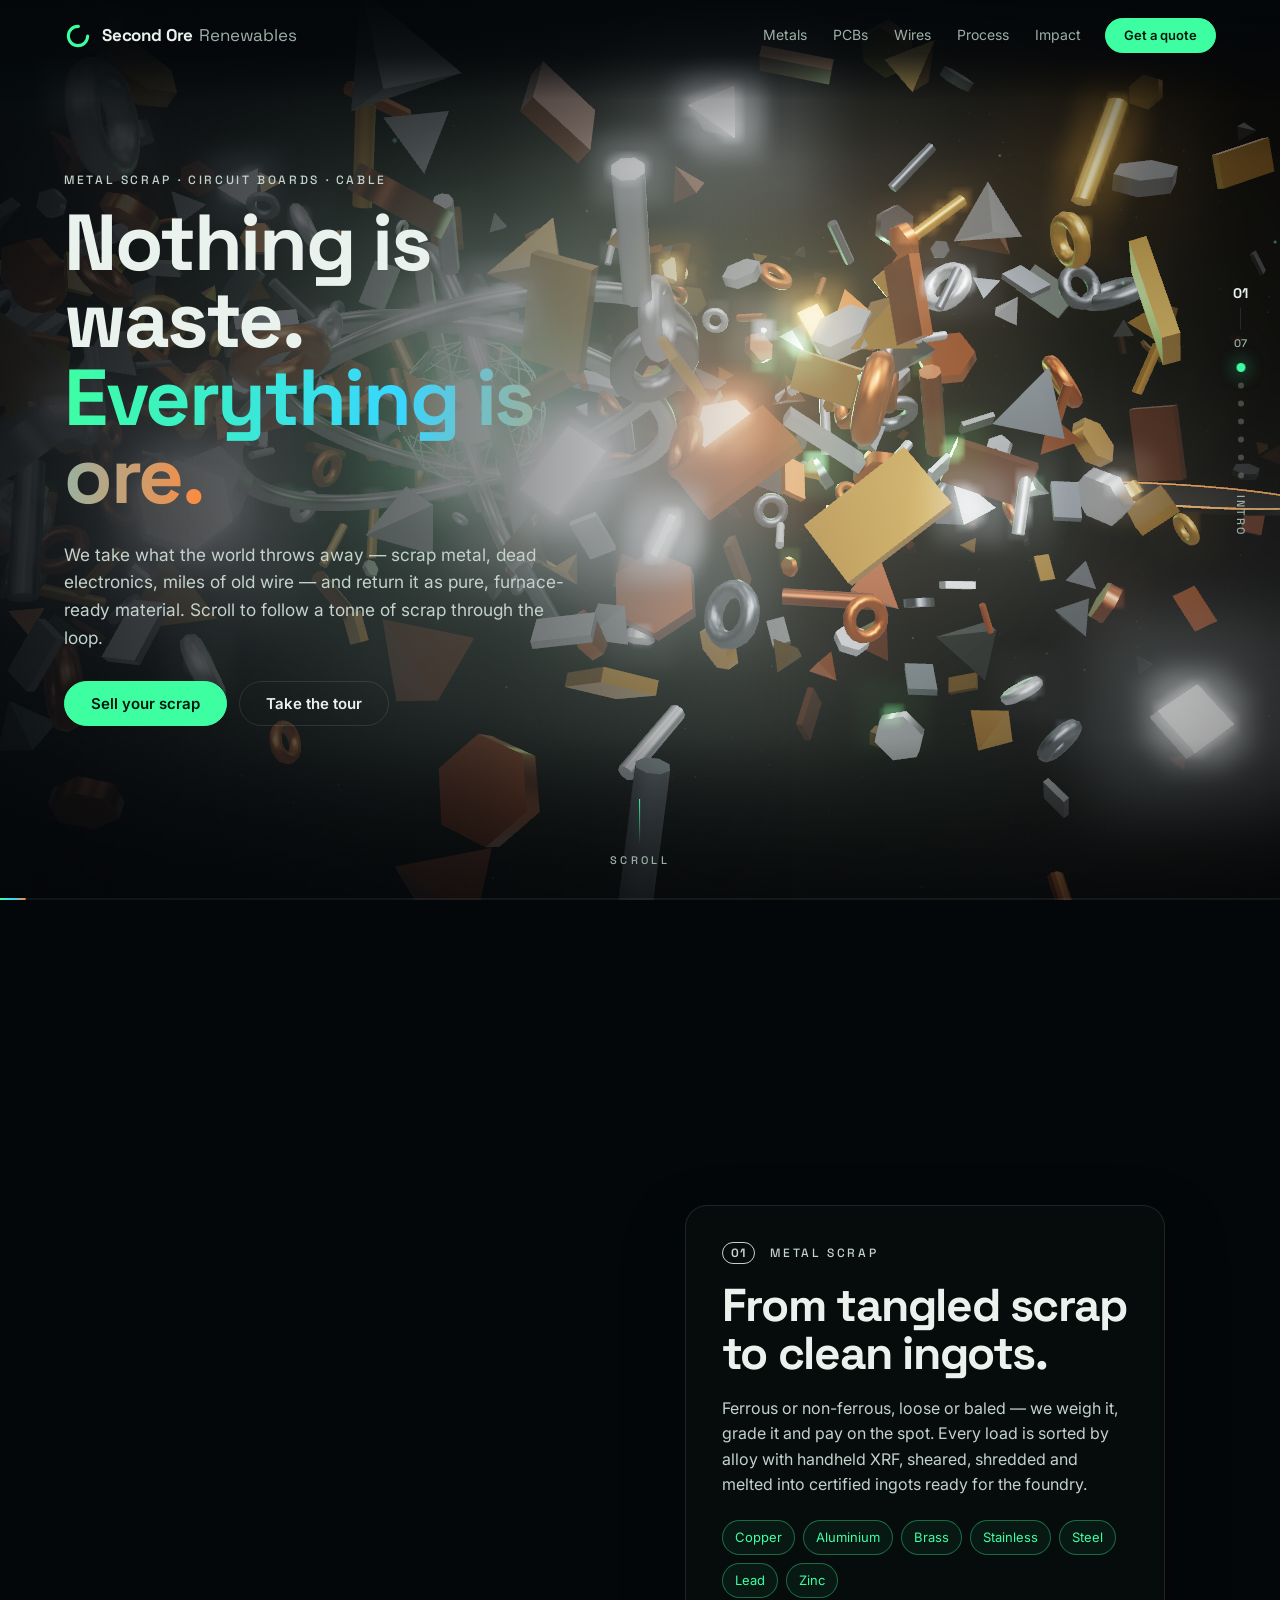
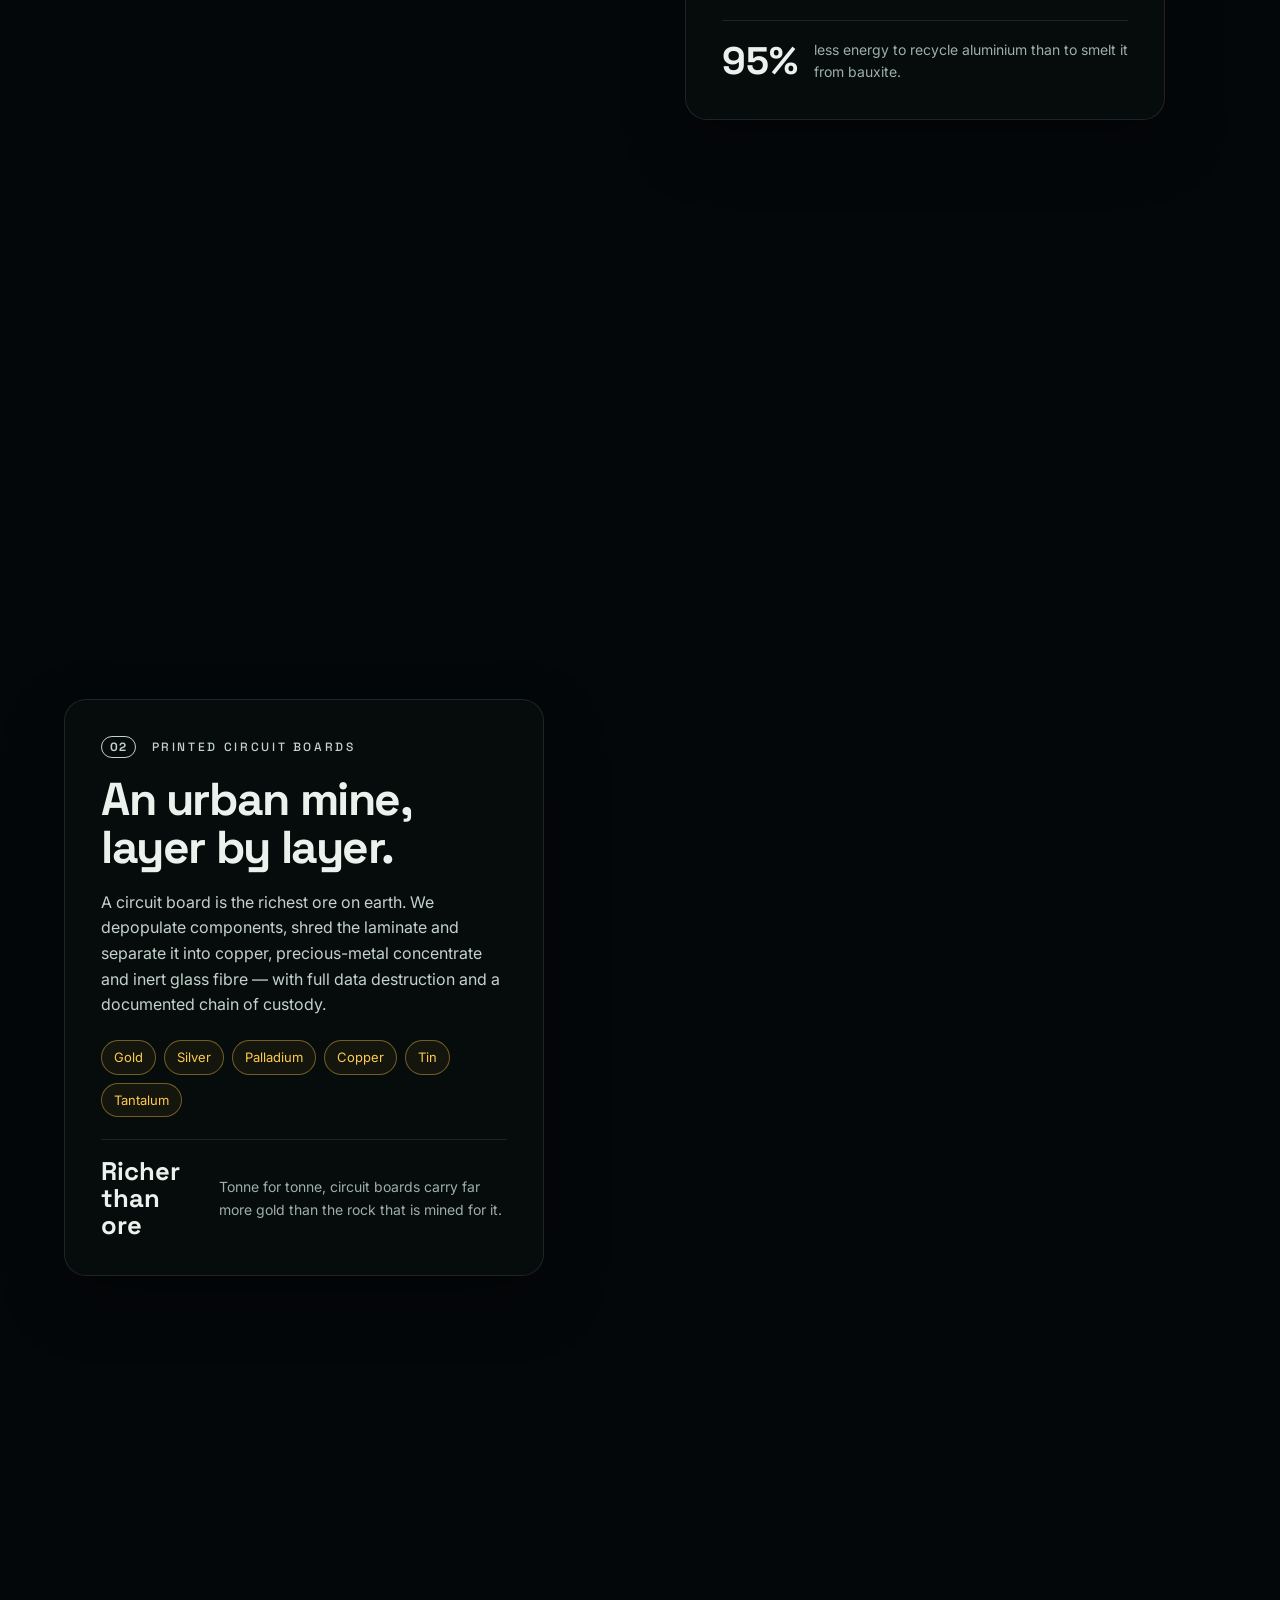
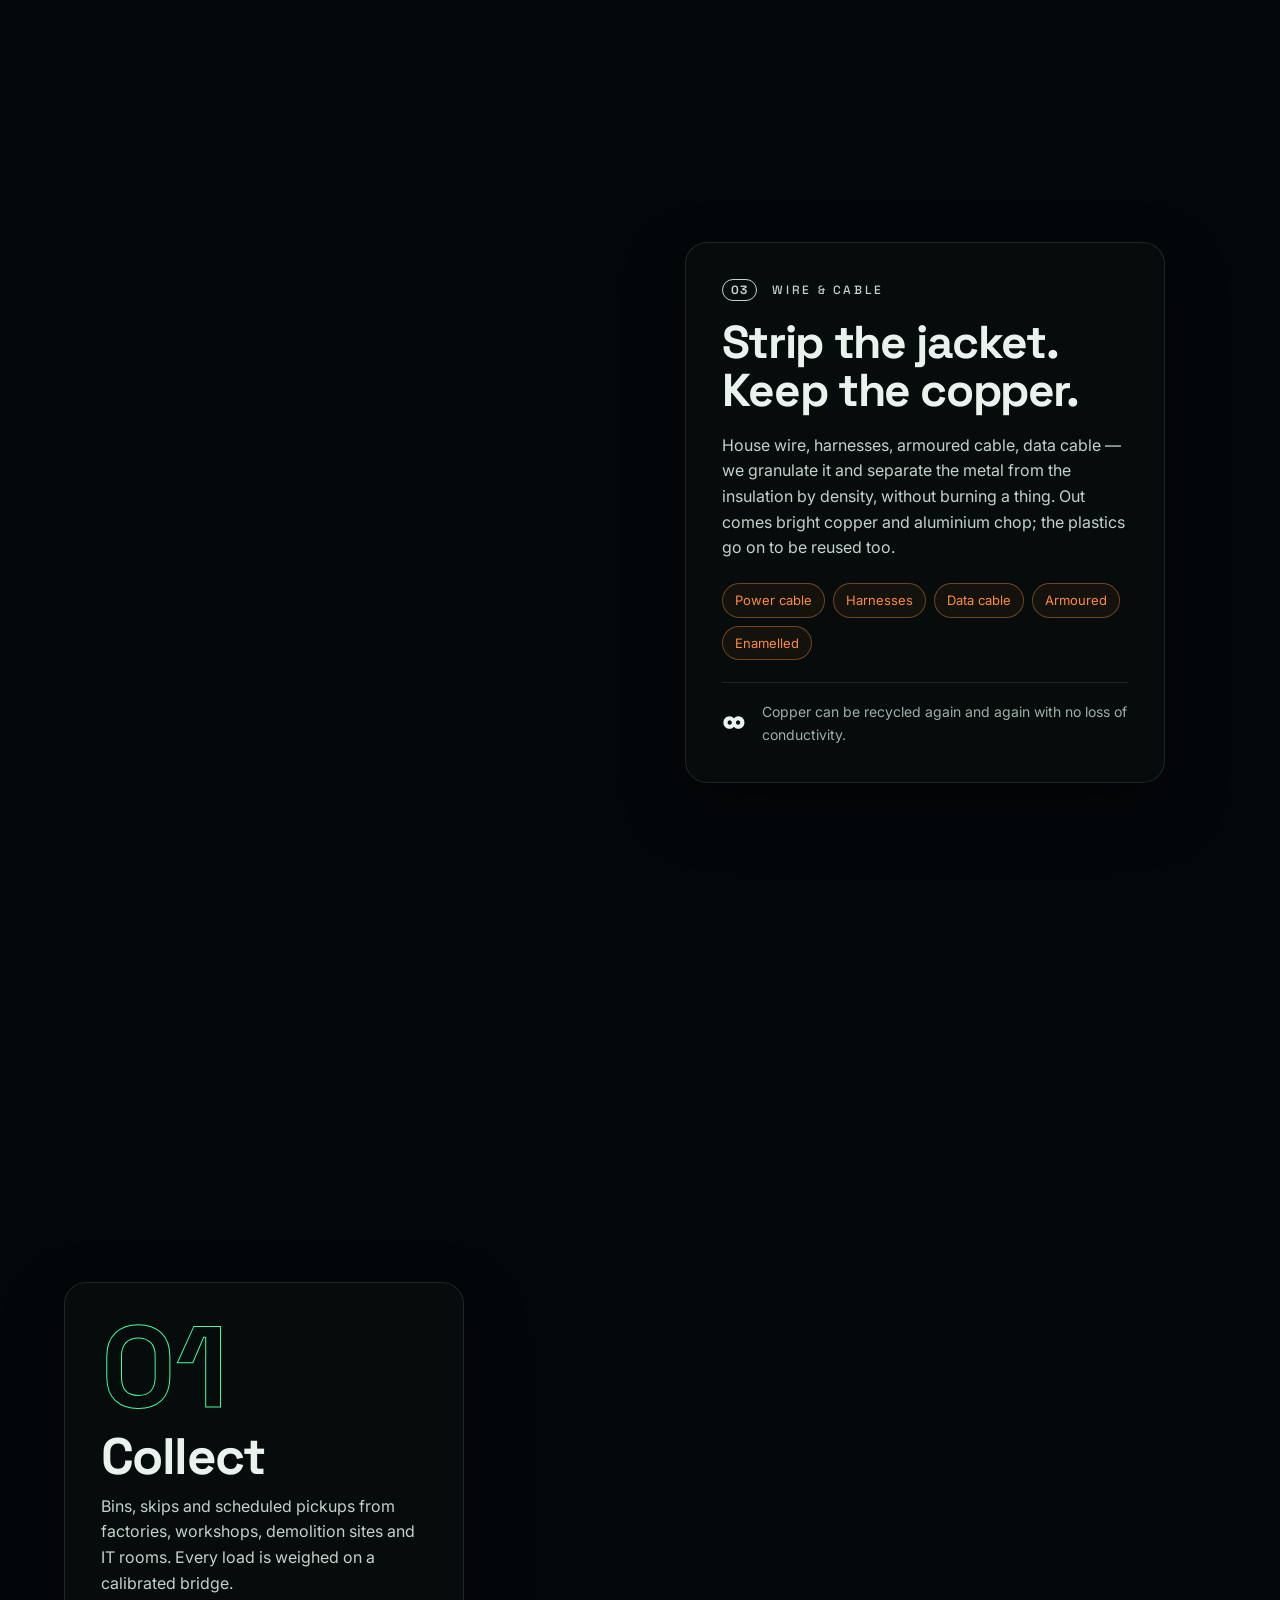
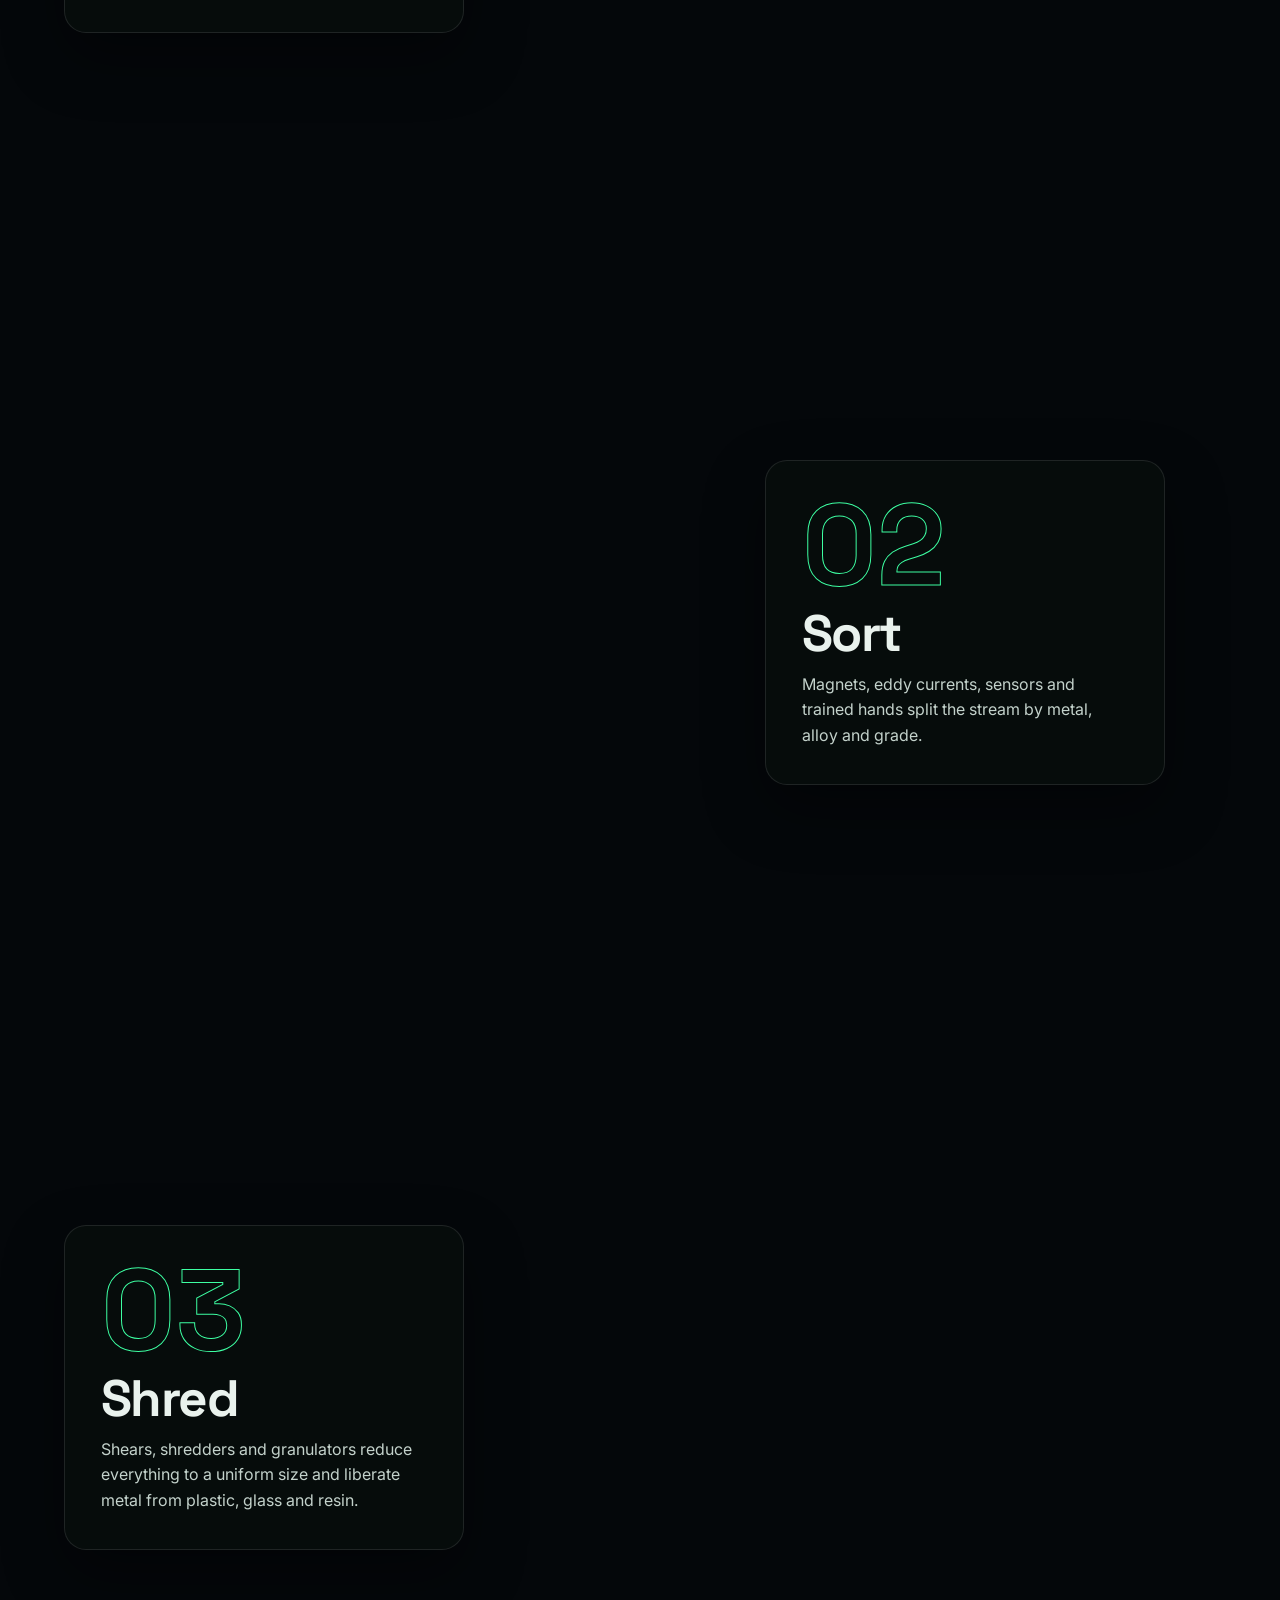
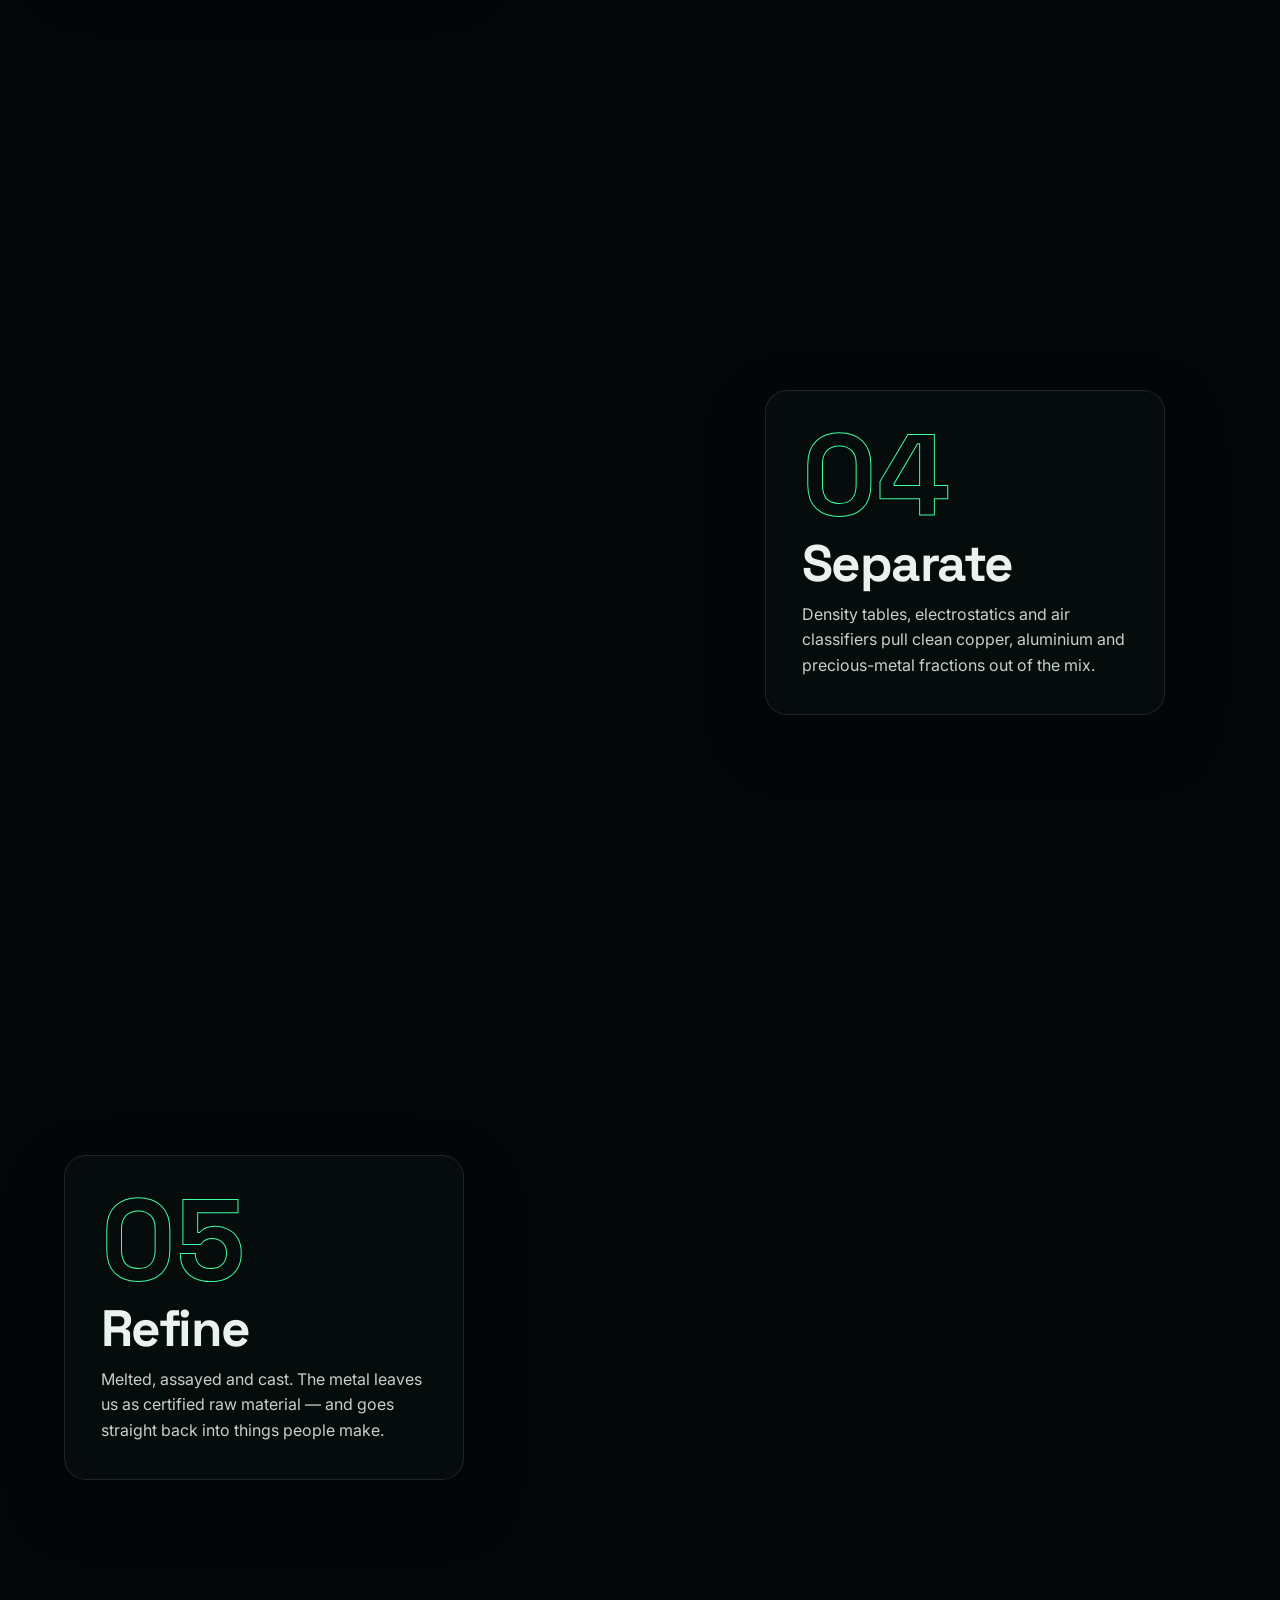
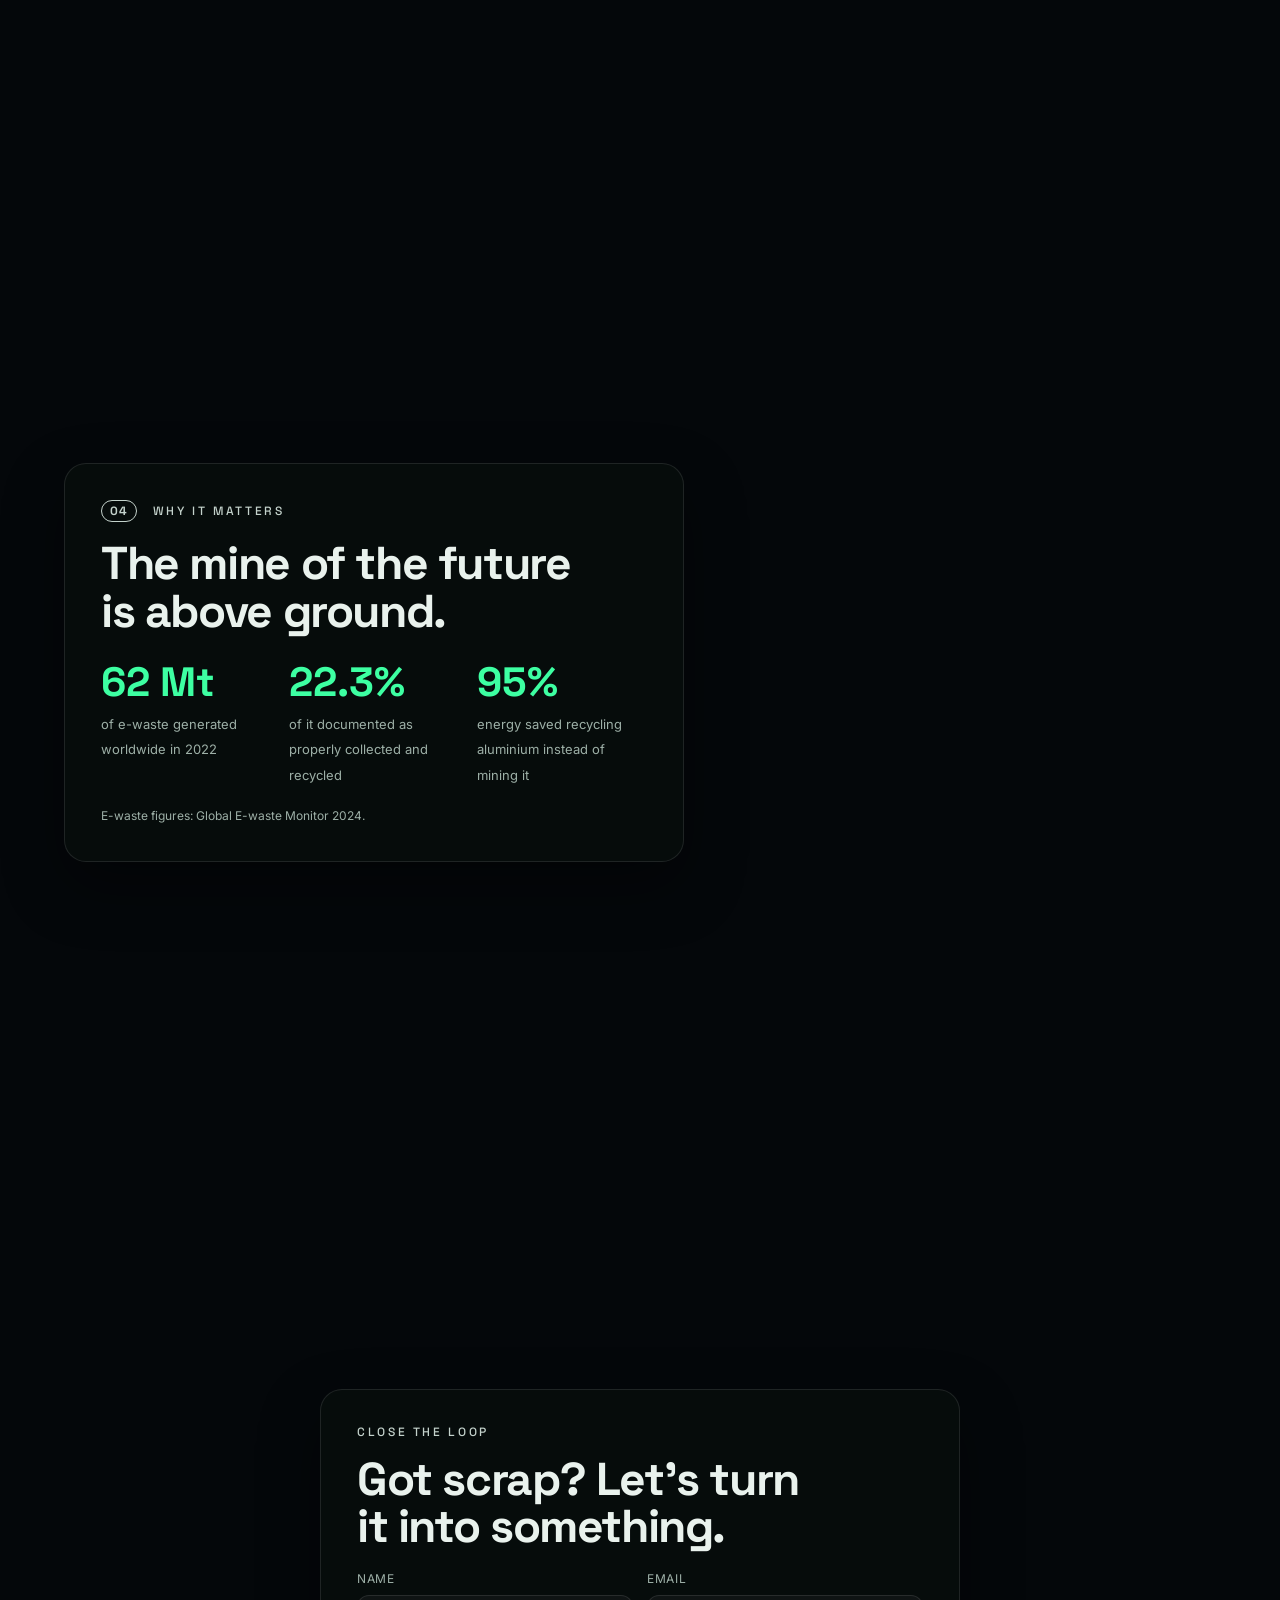
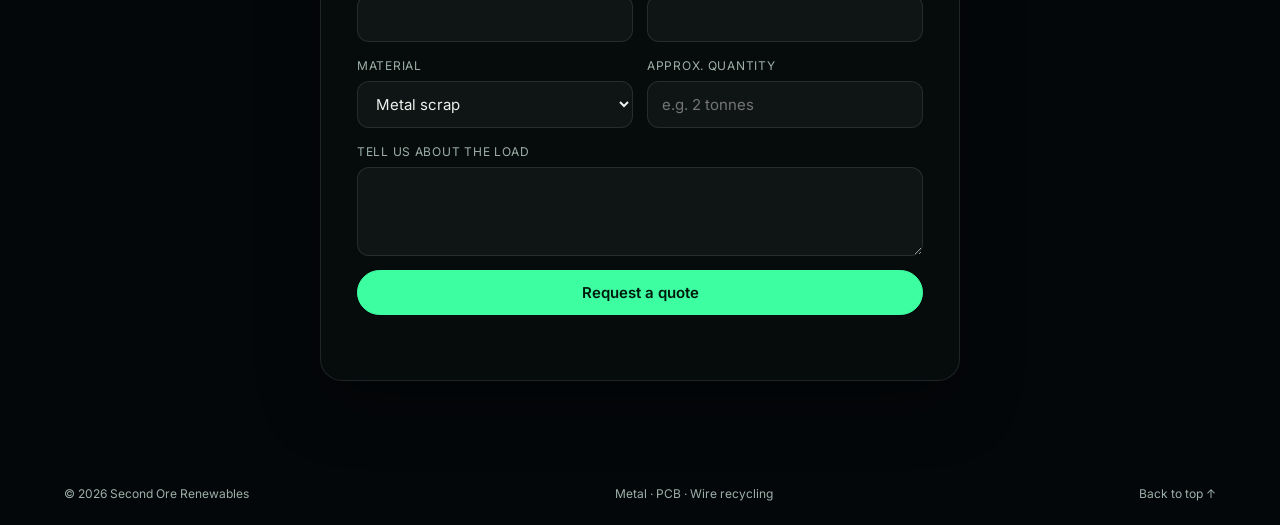
==== commit a2f5de21: "Add switchable background themes (dusk, forest, daylight) The sky gradient, haze, lighting and parti" ====
--- a/index.html
+++ b/index.html
@@ -11,6 +11,11 @@
 <link rel="preconnect" href="https://fonts.gstatic.com" crossorigin>
 <link href="https://fonts.googleapis.com/css2?family=Inter:wght@400;500;600&family=Space+Grotesk:wght@400;500;700&display=swap" rel="stylesheet">
 <link rel="stylesheet" href="css/style.css">
+<script>
+  // Background theme: "night" (default), "dusk", "forest" or "daylight". Preview any with ?theme=name
+  window.SITE_THEME = new URLSearchParams(location.search).get('theme') || 'night';
+  document.documentElement.dataset.theme = window.SITE_THEME;
+</script>
 <script type="importmap">
 { "imports": { "three": "./vendor/three.module.min.js", "three/addons/": "./vendor/addons/" } }
 </script>
--- a/css/style.css
+++ b/css/style.css
@@ -1,12 +1,19 @@
 :root {
   --bg: #04070a;
+  --bg-rgb: 4, 7, 10;
+  --soft: #c3d2cb;
+  --on-accent: #00190d;
+  --field: rgba(255, 255, 255, .04);
+  --faint: rgba(255, 255, 255, .22);
+  --edge: rgba(0, 0, 0, .55);
+  --shadow: rgba(0, 0, 0, .4);
   --ink: #e9f2ed;
   --mute: #9db0a7;
   --green: #3dffa2;
   --cyan: #38d6ff;
   --copper: #ff8a3d;
   --gold: #ffc94d;
-  --glass: rgba(8, 16, 14, .58);
+  --glass: rgba(7, 13, 12, .86);
   --line: rgba(255, 255, 255, .1);
   --display: "Space Grotesk", "Segoe UI", system-ui, sans-serif;
   --body: "Inter", "Segoe UI", system-ui, sans-serif;
@@ -16,7 +23,7 @@
 * { box-sizing: border-box; margin: 0; padding: 0; }
 html { scroll-behavior: smooth; }
 body {
-  background: radial-gradient(120% 80% at 70% 10%, #0b1f1a 0%, var(--bg) 60%) fixed var(--bg);
+  background: var(--bg);
   color: var(--ink);
   font: 400 16px/1.6 var(--body);
   overflow-x: hidden;
@@ -28,18 +35,18 @@
 ::selection { background: var(--green); color: #00150b; }
 
 /* ---------- stage ---------- */
-#stage { position: fixed; inset: 0; width: 100%; height: 100%; display: block; z-index: 0; }
+#stage { position: fixed; left: 0; top: 0; width: 100%; height: 100vh; height: 100lvh; display: block; z-index: 0; }
 .vignette {
   position: fixed; inset: 0; z-index: 1; pointer-events: none;
   background:
-    radial-gradient(ellipse at center, transparent 45%, rgba(0, 0, 0, .55) 100%),
-    linear-gradient(to bottom, rgba(4, 7, 10, .55), transparent 18%, transparent 82%, rgba(4, 7, 10, .6));
+    radial-gradient(ellipse at center, transparent 45%, var(--edge) 100%),
+    linear-gradient(to bottom, rgba(var(--bg-rgb), .55), transparent 18%, transparent 82%, rgba(var(--bg-rgb), .6));
 }
 #cursor {
   position: fixed; left: 0; top: 0; width: 340px; height: 340px; margin: -170px 0 0 -170px;
   border-radius: 50%; pointer-events: none; z-index: 1; opacity: 0;
   background: radial-gradient(circle, rgba(61, 255, 162, .12), transparent 65%);
-  transition: opacity .4s;
+  transition: opacity .4s; will-change: transform;
 }
 @media (hover: hover) { body:not(.loading) #cursor { opacity: 1; } }
 
@@ -62,6 +69,10 @@
   position: fixed; inset: 0 0 auto 0; z-index: 20;
   display: flex; align-items: center; gap: 24px;
   padding: 18px var(--gutter);
+}
+.top::before {
+  content: ""; position: absolute; inset: 0 0 -28px 0; z-index: -1; pointer-events: none;
+  background: linear-gradient(rgba(var(--bg-rgb), .94), rgba(var(--bg-rgb), .7) 55%, transparent);
 }
 .brand { display: flex; align-items: center; gap: 10px; color: var(--green); margin-right: auto; }
 .brand span { color: var(--ink); font: 700 17px/1 var(--display); letter-spacing: -.01em; }
@@ -78,7 +89,7 @@
 .btn {
   display: inline-flex; align-items: center; justify-content: center;
   padding: 14px 26px; border-radius: 999px; border: 1px solid var(--green);
-  background: var(--green); color: #00190d; font: 600 15px/1 var(--body);
+  background: var(--green); color: var(--on-accent); font: 600 15px/1 var(--body);
   cursor: pointer; transition: transform .25s, box-shadow .25s, background .25s, color .25s;
   box-shadow: 0 0 0 rgba(61, 255, 162, 0);
 }
@@ -95,7 +106,7 @@
 .rail-count b { color: var(--ink); font-size: 14px; }
 .rail-count i { width: 1px; height: 22px; background: var(--line); }
 .rail-dots { display: grid; gap: 12px; }
-.rail-dots i { width: 6px; height: 6px; border-radius: 50%; background: rgba(255, 255, 255, .22); transition: all .35s; }
+.rail-dots i { width: 6px; height: 6px; border-radius: 50%; background: var(--faint); transition: all .35s; }
 .rail-dots i.on { background: var(--green); box-shadow: 0 0 12px var(--green); transform: scale(1.5); }
 .rail-name { writing-mode: vertical-rl; letter-spacing: .22em; text-transform: uppercase; min-height: 120px; }
 
@@ -105,35 +116,36 @@
 /* ---------- chapters ---------- */
 main { position: relative; z-index: 10; }
 .chapter {
-  position: relative; min-height: 150vh; padding: 0 var(--gutter);
+  position: relative; min-height: 125vh; padding: 0 var(--gutter);
   display: flex; align-items: center;
 }
 .chapter.hero { min-height: 100vh; }
-.chapter.hero::before { content: ""; position: absolute; inset: 0; pointer-events: none; background: linear-gradient(90deg, rgba(4, 7, 10, .82), rgba(4, 7, 10, .45) 38%, transparent 62%); }
-.chapter.hero > * { position: relative; }
-.chapter.step { min-height: 95vh; }
+.chapter.hero::before { content: ""; position: absolute; inset: 0; pointer-events: none; background: linear-gradient(90deg, rgba(var(--bg-rgb), .82), rgba(var(--bg-rgb), .45) 38%, transparent 62%); }
+.chapter.hero > .panel { position: relative; }
+.chapter.step { min-height: 85vh; }
 .chapter.contact { min-height: 100vh; justify-content: center; padding-top: 90px; padding-bottom: 70px; }
 
 .panel {
   width: min(480px, 100%); padding: clamp(22px, 3vw, 36px);
   background: var(--glass); border: 1px solid var(--line); border-radius: 22px;
-  -webkit-backdrop-filter: blur(14px) saturate(140%); backdrop-filter: blur(14px) saturate(140%);
-  box-shadow: 0 30px 80px rgba(0, 0, 0, .45);
-}
+  box-shadow: 0 24px 60px var(--shadow);
+  opacity: 0; transition: opacity .7s ease;
+}
+.panel.in, .panel.bare { opacity: 1; }
 .panel.right { margin-left: auto; margin-right: clamp(0px, 4vw, 60px); }
 .panel.wide { width: min(620px, 100%); }
 .panel.center { width: min(640px, 100%); }
-.panel.bare { background: none; border: 0; box-shadow: none; -webkit-backdrop-filter: none; backdrop-filter: none; padding: 0; width: min(640px, 100%); }
+.panel.bare { background: none; border: 0; box-shadow: none; padding: 0; width: min(640px, 46vw); }
 
 .eyebrow { font: 500 12px/1 var(--display); letter-spacing: .22em; text-transform: uppercase; color: var(--green); margin-bottom: 18px; }
 .eyebrow b { display: inline-block; margin-right: 10px; padding: 4px 8px; border: 1px solid currentColor; border-radius: 999px; letter-spacing: .08em; }
 h1, h2, h3 { font-family: var(--display); font-weight: 700; letter-spacing: -.03em; text-wrap: balance; }
-h1 { font-size: clamp(42px, 7.2vw, 104px); line-height: .96; margin-bottom: 26px; }
+h1 { font-size: clamp(40px, min(6.2vw, 11vh), 92px); line-height: .98; margin-bottom: 26px; }
 h2 { font-size: clamp(30px, 3.6vw, 48px); line-height: 1.04; margin-bottom: 18px; }
 h3 { font-size: clamp(30px, 4vw, 52px); line-height: 1; margin-bottom: 12px; }
 .grad { background: linear-gradient(95deg, var(--green), var(--cyan) 55%, var(--copper)); -webkit-background-clip: text; background-clip: text; color: transparent; }
-.panel p { color: #c3d2cb; }
-.lede { font-size: clamp(16px, 1.35vw, 19px); max-width: 520px; color: #c3d2cb; }
+.panel p { color: var(--soft); }
+.lede { font-size: clamp(16px, 1.35vw, 19px); max-width: 520px; color: var(--soft); }
 .cta-row { display: flex; flex-wrap: wrap; gap: 12px; margin-top: 30px; }
 
 .chips { display: flex; flex-wrap: wrap; gap: 8px; margin: 22px 0; }
@@ -147,7 +159,7 @@
 .fact.words strong { font-size: clamp(20px, 2vw, 26px); white-space: normal; max-width: 6.5em; line-height: 1.05; }
 
 .step-card { width: min(400px, 100%); }
-.step-card .num { display: block; font: 700 clamp(60px, 9vw, 120px)/.85 var(--display); color: transparent; -webkit-text-stroke: 1px rgba(61, 255, 162, .7); margin-bottom: 14px; }
+.step-card .num { display: block; font: 700 clamp(60px, 9vw, 120px)/.85 var(--display); color: transparent; -webkit-text-stroke: 1px var(--green); margin-bottom: 14px; }
 
 .stats { display: grid; grid-template-columns: repeat(3, 1fr); gap: 18px; margin-top: 26px; }
 .stats strong { display: block; font: 700 clamp(28px, 3.2vw, 44px)/1 var(--display); color: var(--green); margin-bottom: 8px; white-space: nowrap; }
@@ -160,10 +172,10 @@
 label { display: grid; gap: 6px; font-size: 12px; letter-spacing: .06em; text-transform: uppercase; color: var(--mute); }
 input, select, textarea {
   width: 100%; padding: 12px 14px; border-radius: 12px; border: 1px solid var(--line);
-  background: rgba(255, 255, 255, .04); color: var(--ink); font: 400 15px/1.4 var(--body);
+  background: var(--field); color: var(--ink); font: 400 15px/1.4 var(--body);
   transition: border-color .2s, background .2s; resize: vertical;
 }
-select option { background: #0b1512; }
+select option { background: var(--bg); color: var(--ink); }
 input:focus, select:focus, textarea:focus { outline: none; border-color: var(--green); background: rgba(61, 255, 162, .05); }
 :focus-visible { outline: 2px solid var(--green); outline-offset: 3px; }
 .form-note { font-size: 13px; color: var(--green); min-height: 1.2em; }
@@ -184,8 +196,8 @@
 @keyframes drip { 0% { transform: scaleY(0); } 50% { transform: scaleY(1); } 100% { transform: scaleY(1); opacity: 0; } }
 
 /* ---------- reveal ---------- */
-.reveal { opacity: 0; transform: translateY(28px); filter: blur(6px); transition: opacity .9s cubic-bezier(.2, .7, .2, 1), transform .9s cubic-bezier(.2, .7, .2, 1), filter .9s; }
-.in .reveal { opacity: 1; transform: none; filter: none; }
+.reveal { opacity: 0; transform: translateY(24px); transition: opacity .8s cubic-bezier(.2, .7, .2, 1), transform .8s cubic-bezier(.2, .7, .2, 1); }
+.in .reveal { opacity: 1; transform: none; }
 .in .reveal:nth-child(2) { transition-delay: .08s; }
 .in .reveal:nth-child(3) { transition-delay: .16s; }
 .in .reveal:nth-child(4) { transition-delay: .24s; }
@@ -193,16 +205,19 @@
 .in .reveal:nth-child(6) { transition-delay: .4s; }
 
 /* ---------- responsive ---------- */
+@media (max-width: 1180px) { .rail { display: none; } .panel.wide { width: min(520px, 100%); } }
 @media (max-width: 900px) {
   .top nav { display: none; }
   .rail { display: none; }
   .brand em { display: none; }
-  .chapter { align-items: flex-end; padding-bottom: 12vh; min-height: 140vh; }
+  .chapter { align-items: flex-end; padding-bottom: 10vh; min-height: 125vh; }
+  .chapter.step { min-height: 90vh; }
+  .panel.bare { width: 100%; }
   .chapter.hero { align-items: flex-end; padding-bottom: 12vh; }
-  .chapter.hero::before { background: linear-gradient(to top, rgba(4, 7, 10, .95) 30%, rgba(4, 7, 10, .6) 55%, transparent 75%); }
+  .chapter.hero::before { background: linear-gradient(to top, rgba(var(--bg-rgb), .95) 30%, rgba(var(--bg-rgb), .6) 55%, transparent 75%); }
   .chapter.contact { align-items: center; }
   .panel, .panel.right { margin: 0 auto; }
-  .panel:not(.bare) { background: rgba(6, 12, 11, .78); }
+  .panel:not(.bare) { background: var(--glass); }
   .stats { grid-template-columns: 1fr; gap: 14px; }
   .stats div { display: flex; align-items: baseline; gap: 12px; }
   .stats strong { margin: 0; min-width: 110px; }
@@ -214,8 +229,28 @@
 
 @media (prefers-reduced-motion: reduce) {
   html { scroll-behavior: auto; }
-  .reveal { transition: opacity .3s; transform: none; filter: none; }
+  .reveal { transition: opacity .3s; transform: none; }
   .loader-ring, .scroll-hint i { animation: none; }
 }
 
 body.no-webgl #stage { display: none; }
+
+/* ---------- background themes (set on <html data-theme>) ---------- */
+[data-theme="dusk"] {
+  --bg: #0a1f26; --bg-rgb: 10, 31, 38; --glass: rgba(9, 26, 32, .86); --edge: rgba(3, 10, 14, .5);
+}
+[data-theme="forest"] {
+  --bg: #0a2e20; --bg-rgb: 10, 46, 32; --glass: rgba(7, 34, 24, .88); --edge: rgba(2, 16, 10, .5);
+  --mute: #a9c4b6;
+}
+[data-theme="daylight"] {
+  --bg: #e9ede9; --bg-rgb: 233, 237, 233; --ink: #10201a; --mute: #55695f; --soft: #33473e;
+  --green: #0b8f55; --cyan: #0a7fa6; --copper: #c2571a; --gold: #9a6b00; --on-accent: #ffffff;
+  --glass: rgba(255, 255, 255, .86); --line: rgba(16, 32, 26, .14); --field: rgba(16, 32, 26, .04);
+  --faint: rgba(16, 32, 26, .25); --edge: rgba(120, 140, 130, .28); --shadow: rgba(40, 60, 50, .18);
+}
+[data-theme="daylight"] .chips li { background: rgba(11, 143, 85, .07); border-color: rgba(11, 143, 85, .35); }
+[data-theme="daylight"] .chips.gold li { background: rgba(154, 107, 0, .07); border-color: rgba(154, 107, 0, .35); }
+[data-theme="daylight"] .chips.copper li { background: rgba(194, 87, 26, .07); border-color: rgba(194, 87, 26, .35); }
+[data-theme="daylight"] #cursor { display: none; }
+[data-theme="daylight"] .btn:hover { box-shadow: 0 10px 30px rgba(11, 143, 85, .3); }
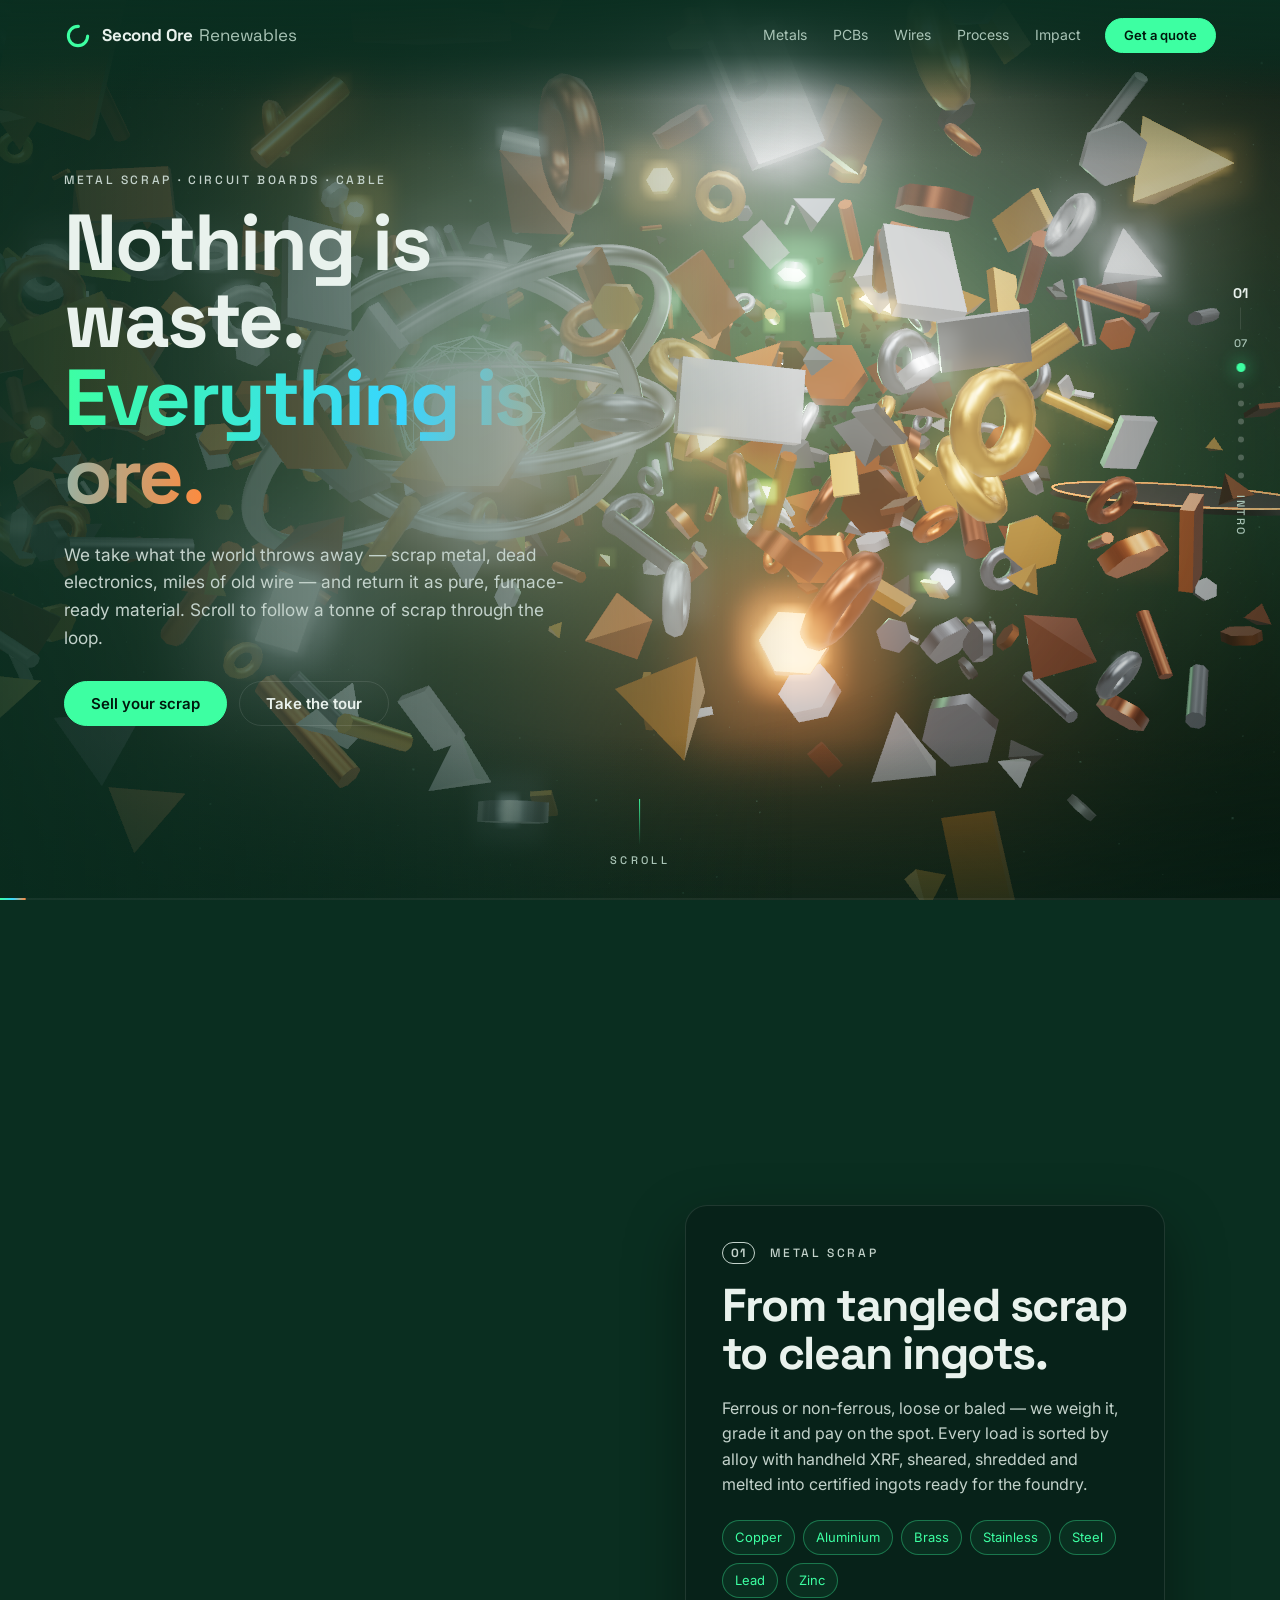
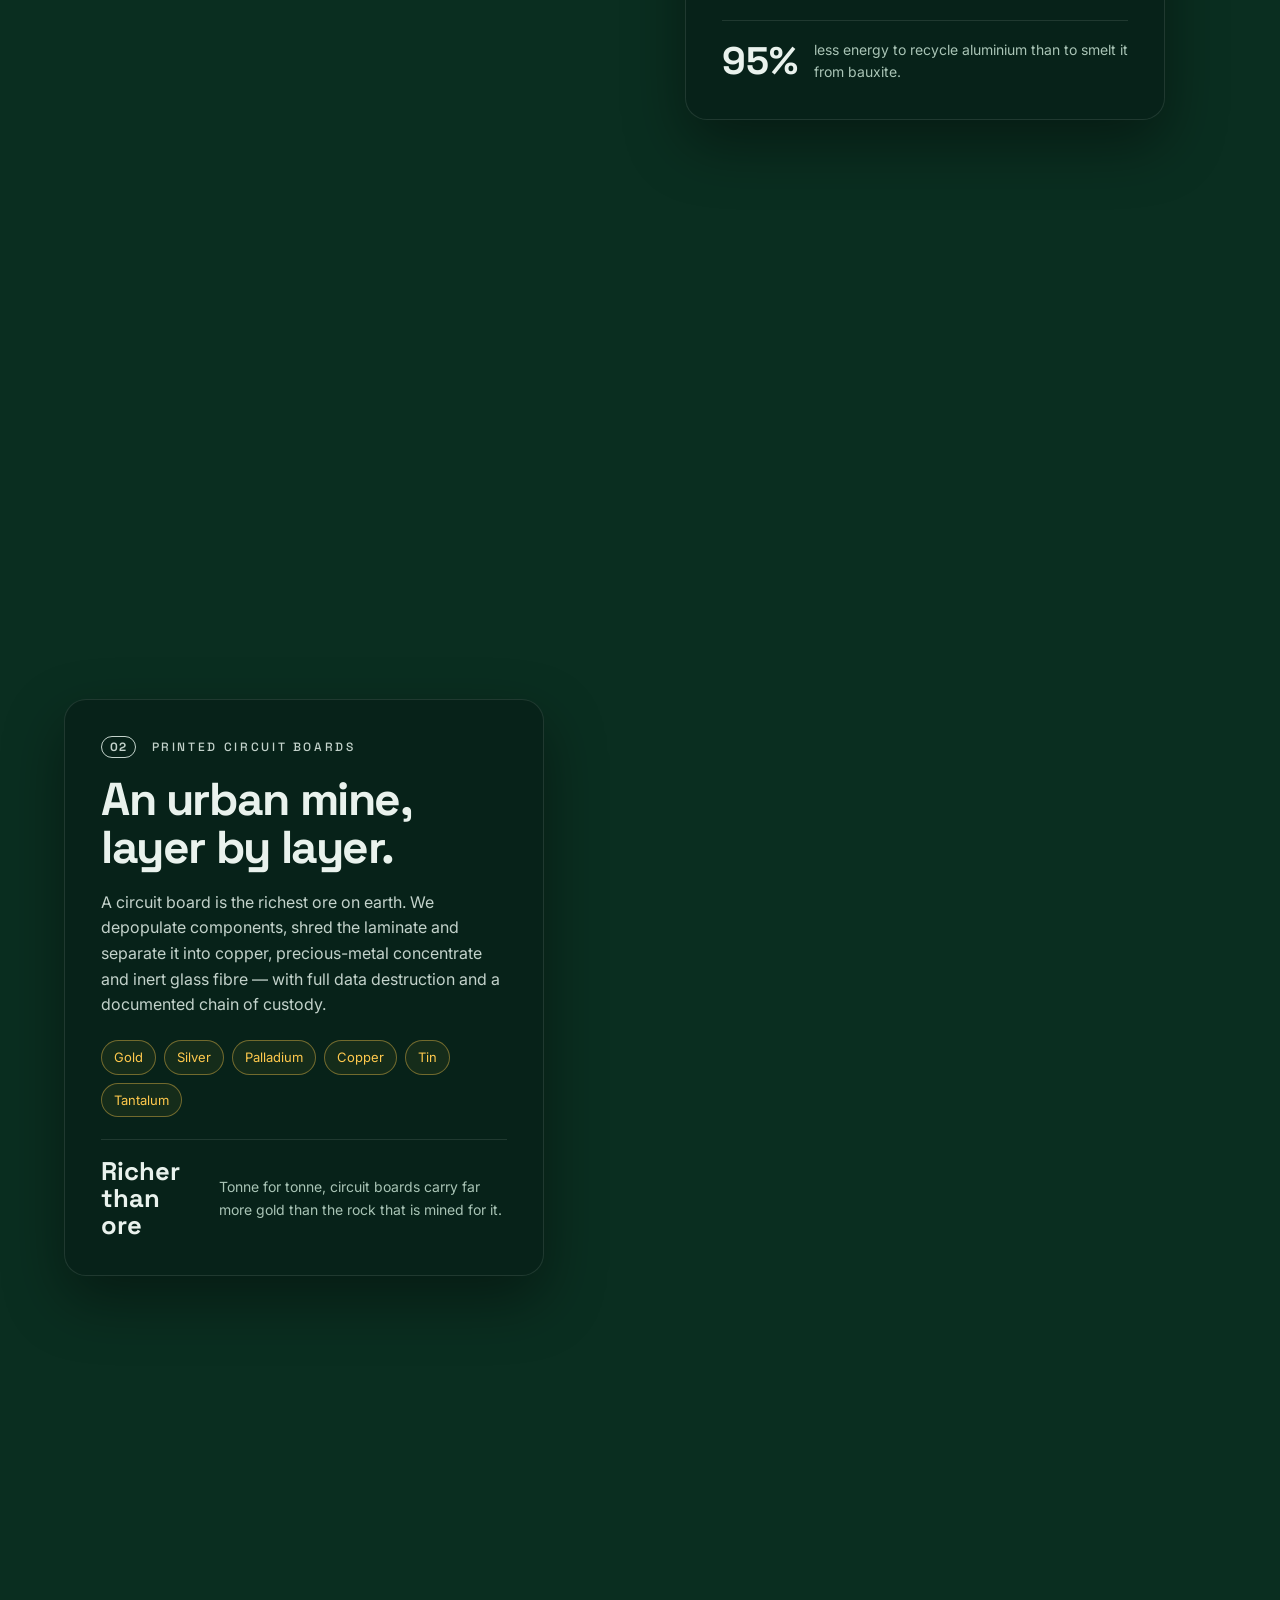
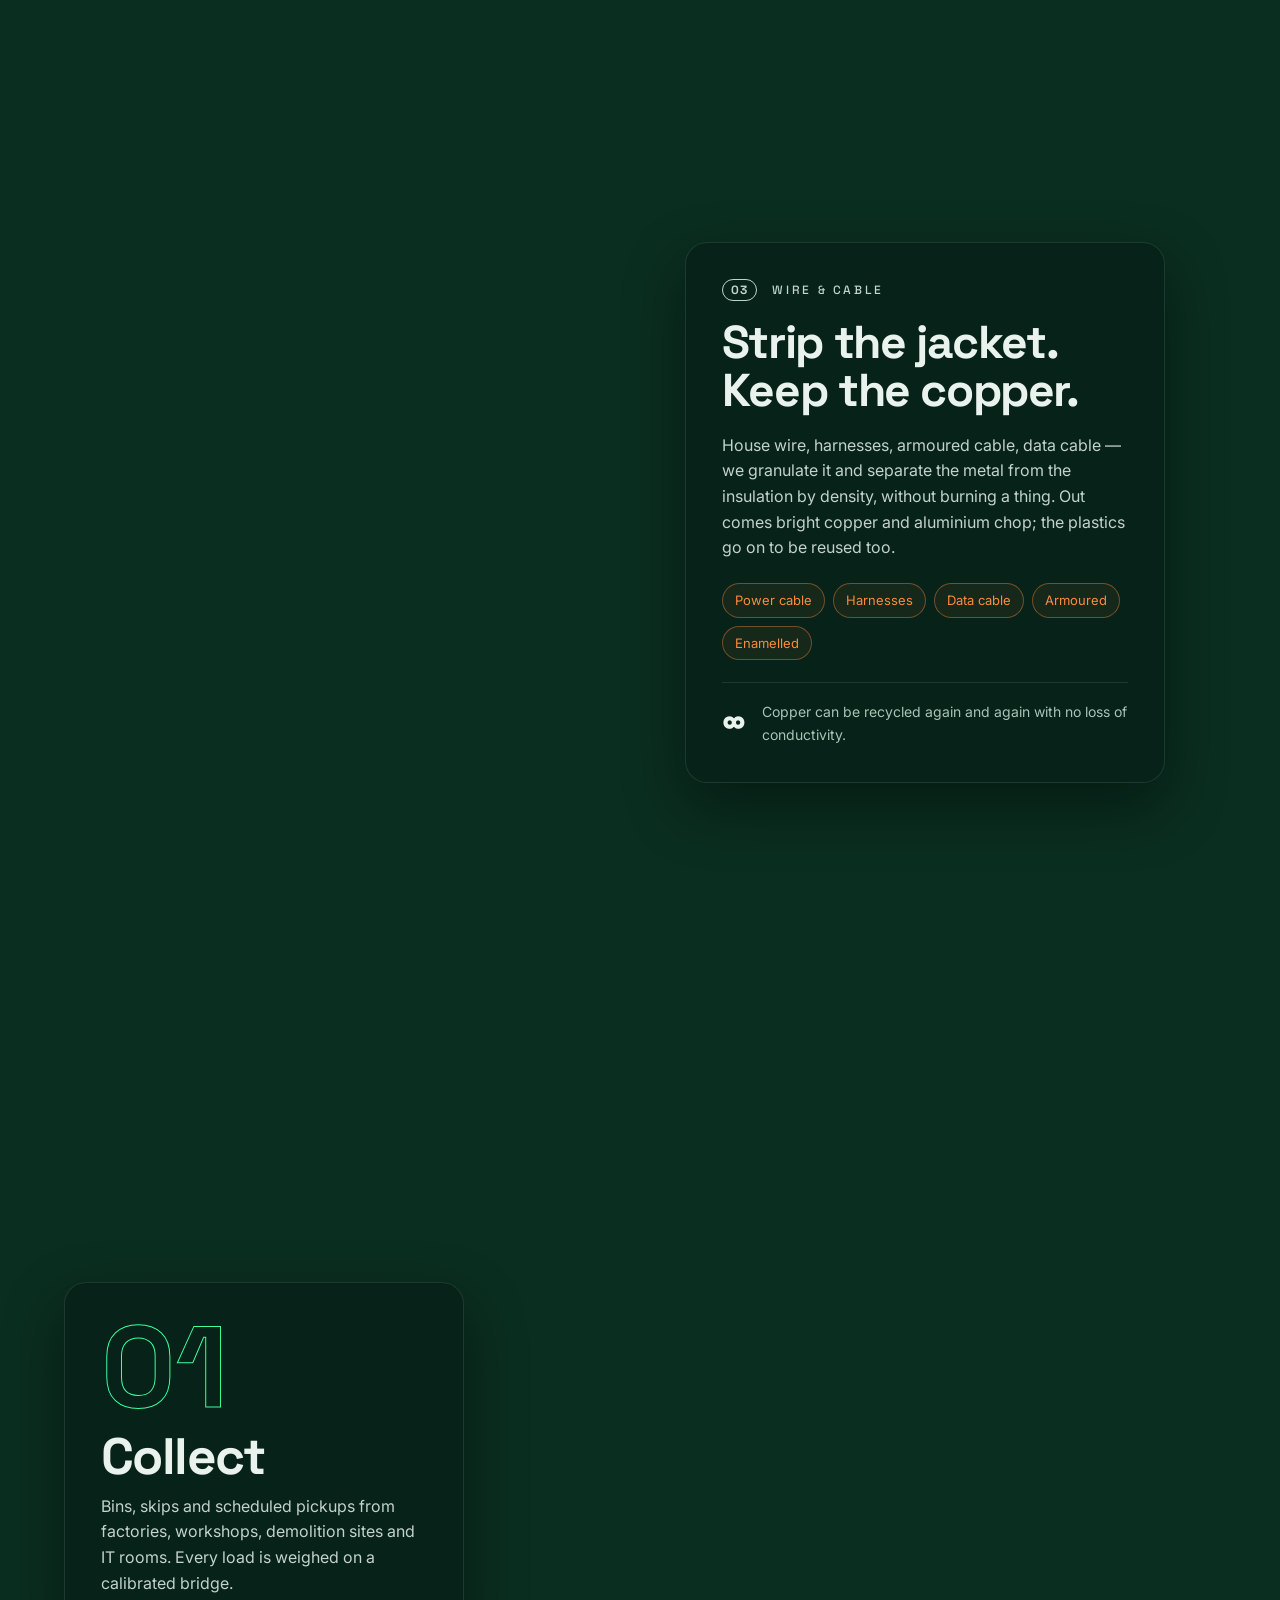
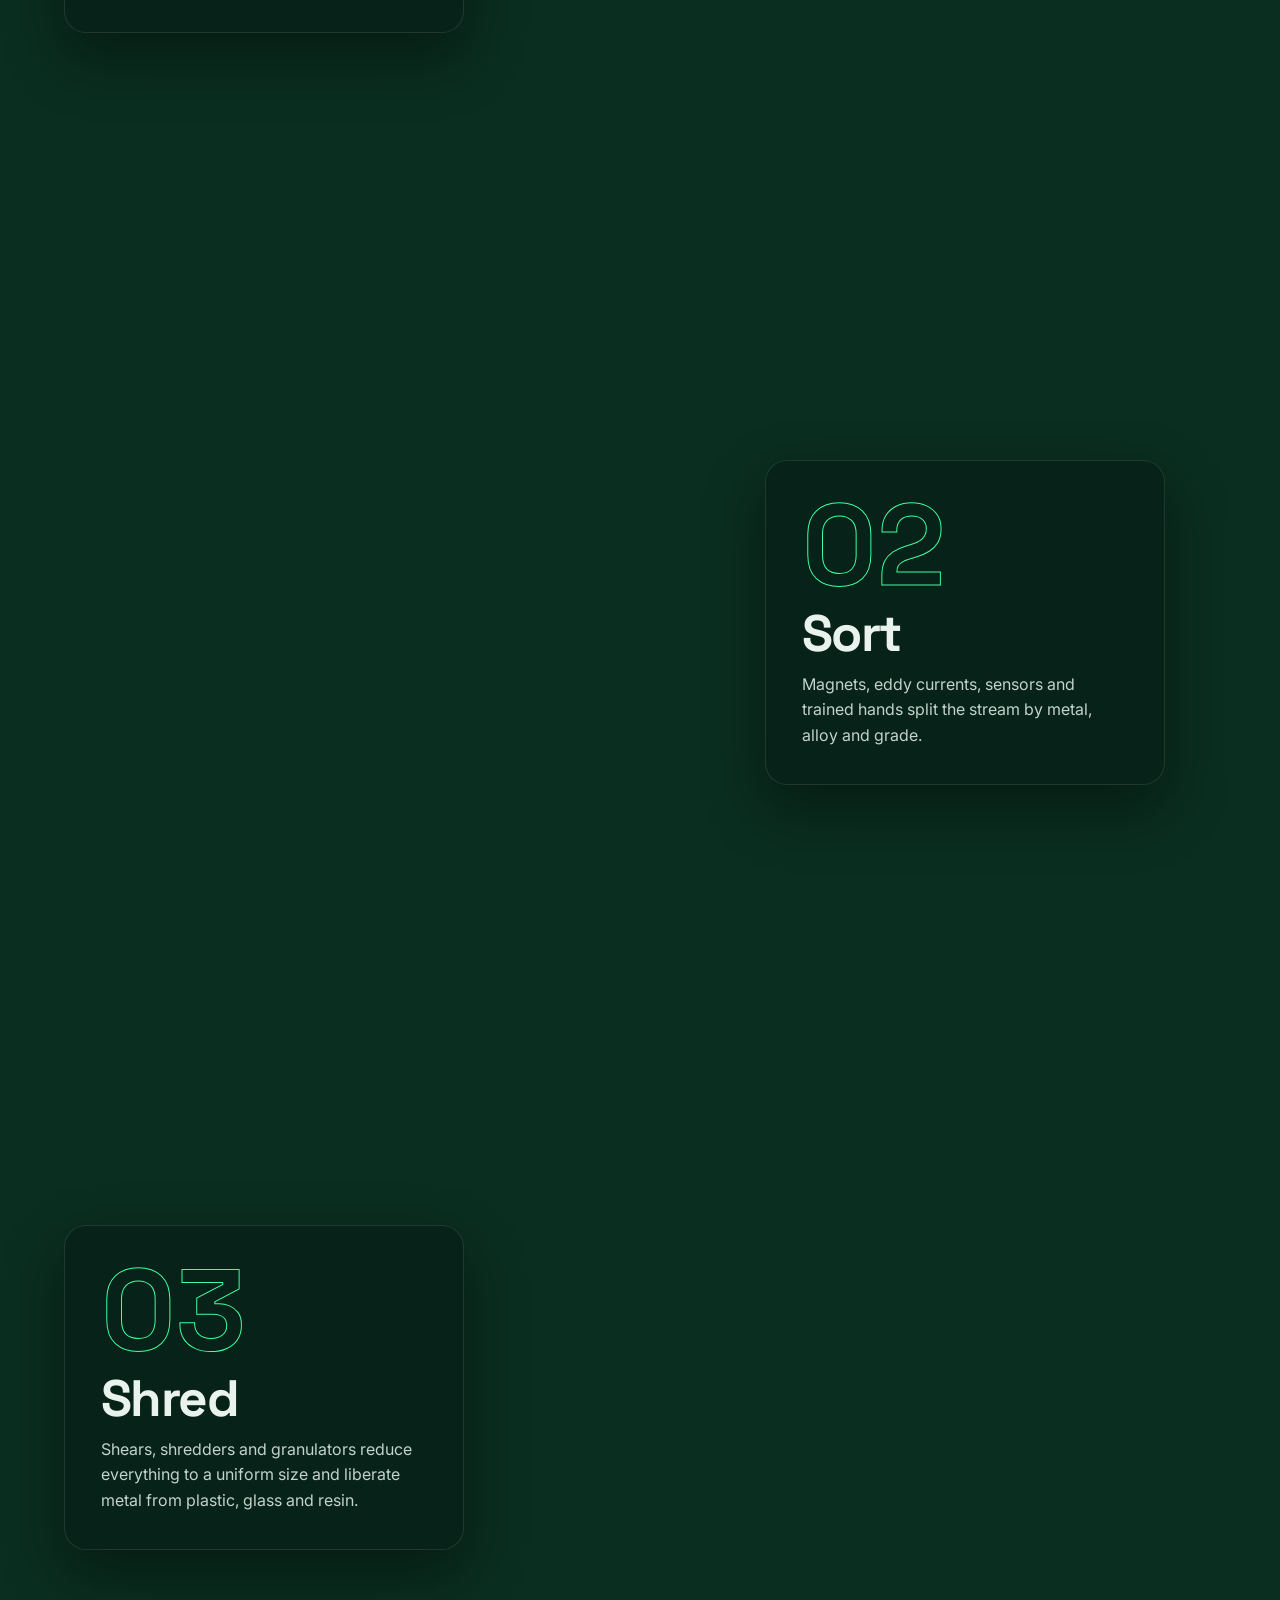
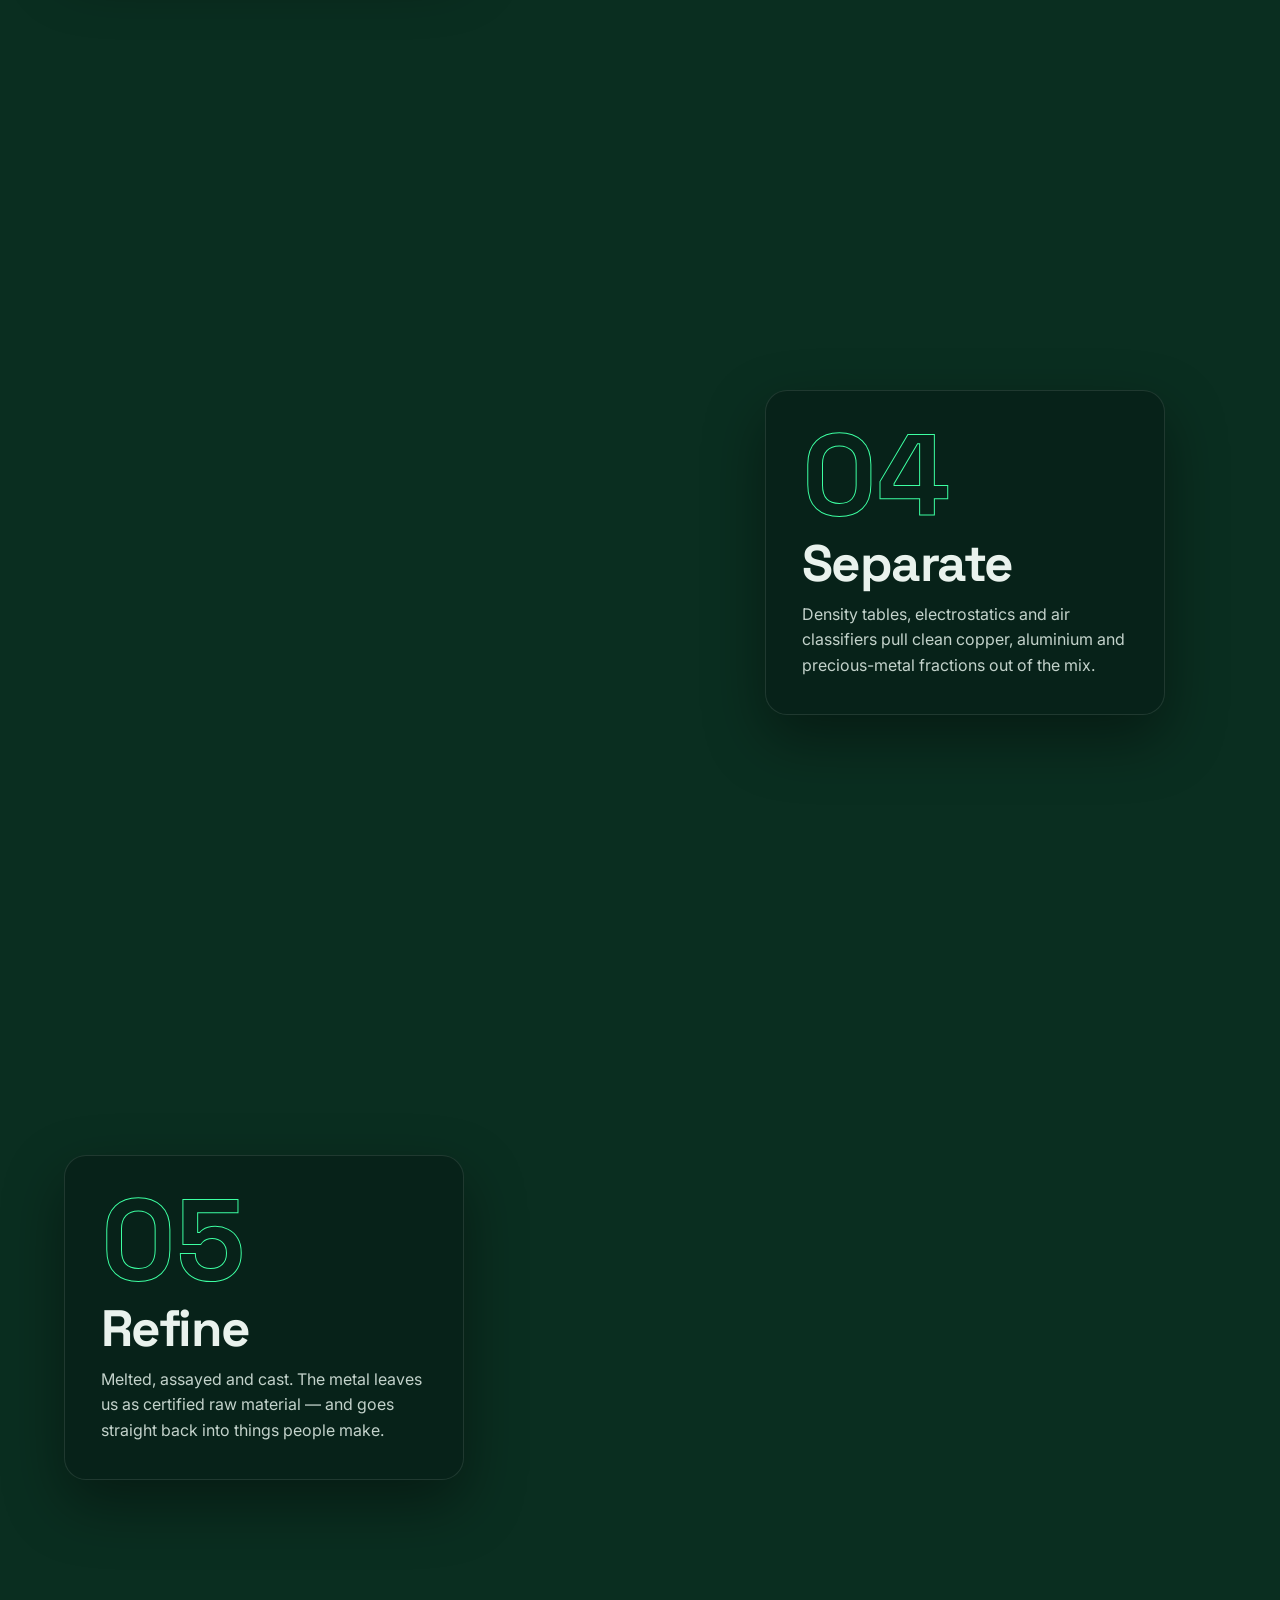
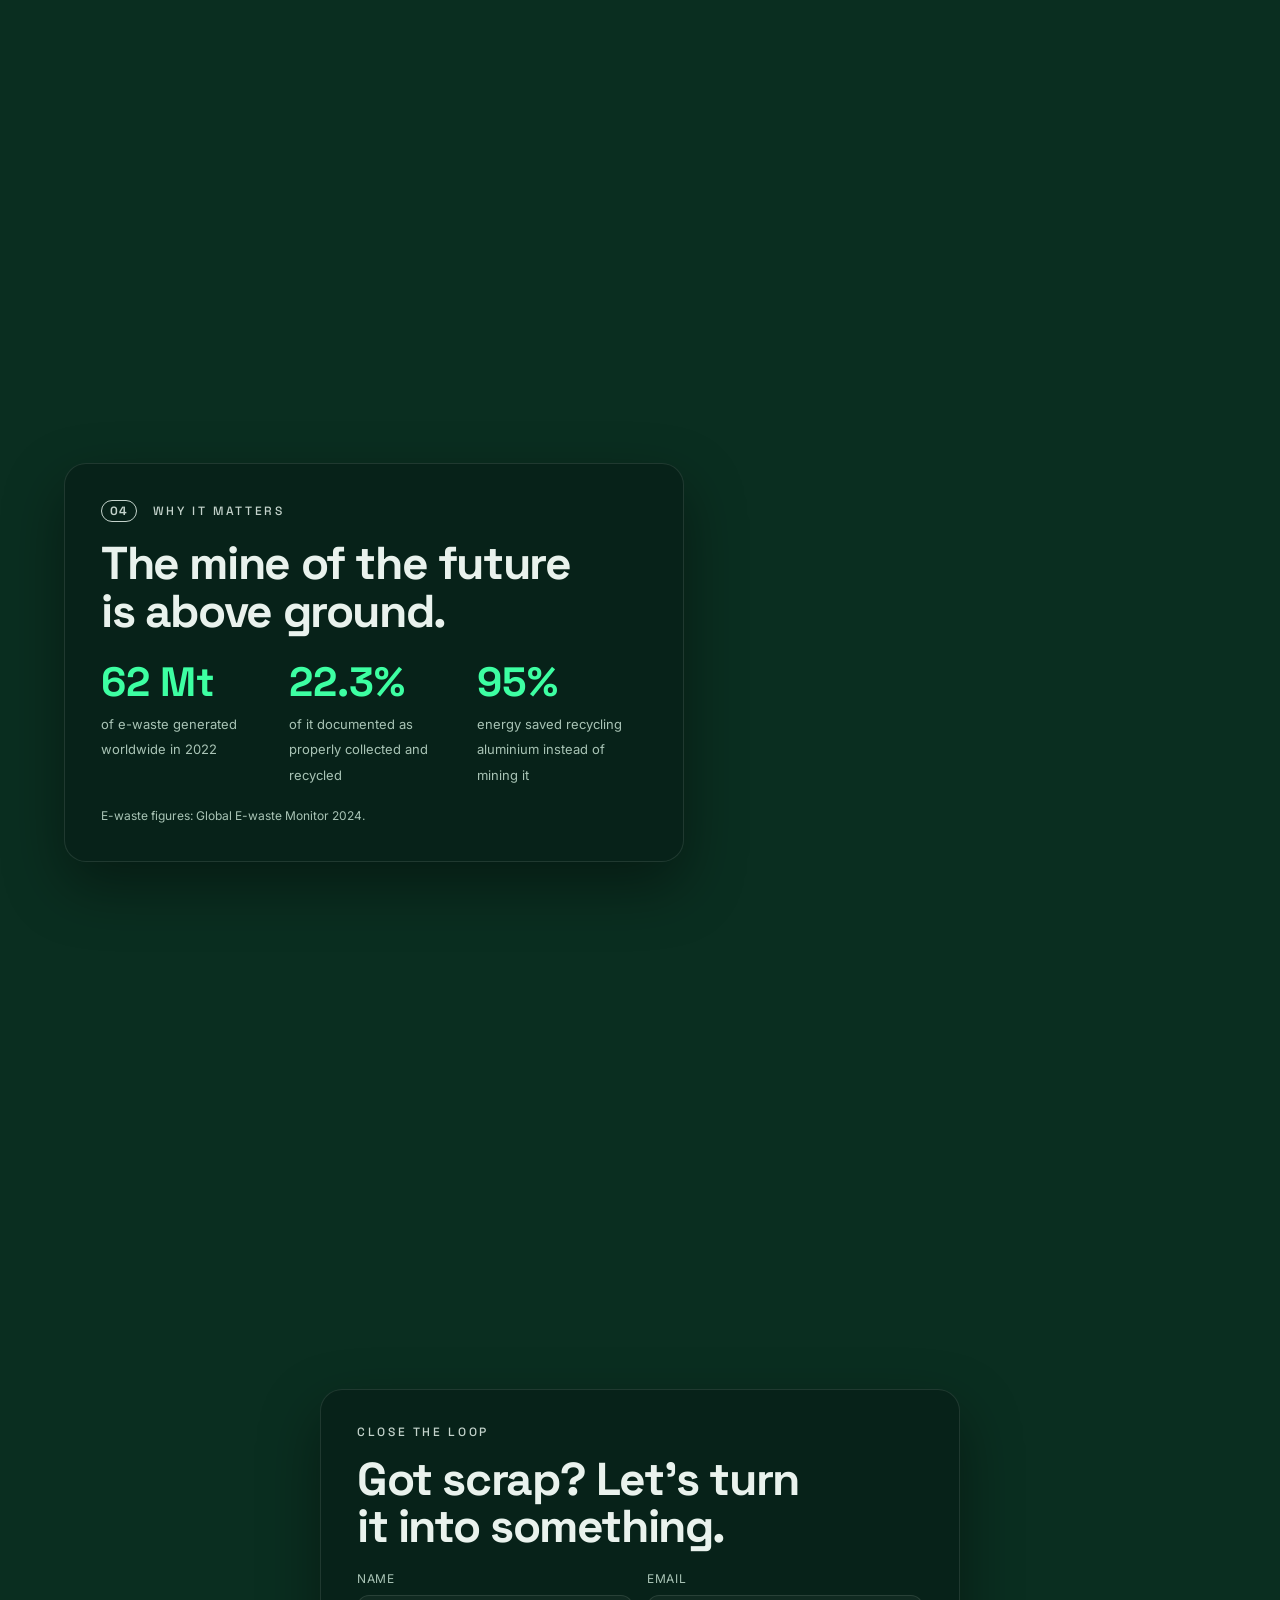
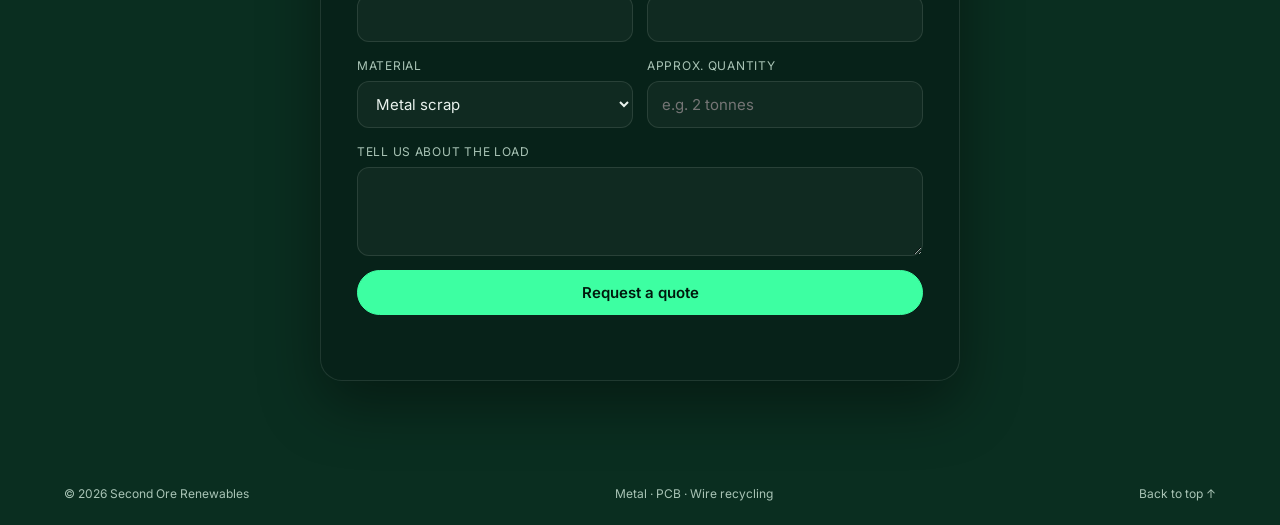
==== commit 21970182: "Make deep green the default background theme Co-Authored-By: Claude Fable 5.2 <noreply@anthropic.com" ====
--- a/index.html
+++ b/index.html
@@ -5,15 +5,15 @@
 <meta name="viewport" content="width=device-width, initial-scale=1">
 <title>Second Ore Renewables — Metal, PCB &amp; Wire Recycling</title>
 <meta name="description" content="Second Ore Renewables recovers copper, aluminium, steel and precious metals from metal scrap, printed circuit boards and cable.">
-<meta name="theme-color" content="#04070a">
+<meta name="theme-color" content="#0a2e20">
 <link rel="icon" href="data:image/svg+xml,%3Csvg xmlns='http://www.w3.org/2000/svg' viewBox='0 0 32 32'%3E%3Ccircle cx='16' cy='16' r='11' fill='none' stroke='%233dffa2' stroke-width='4' stroke-dasharray='52 17'/%3E%3C/svg%3E">
 <link rel="preconnect" href="https://fonts.googleapis.com">
 <link rel="preconnect" href="https://fonts.gstatic.com" crossorigin>
 <link href="https://fonts.googleapis.com/css2?family=Inter:wght@400;500;600&family=Space+Grotesk:wght@400;500;700&display=swap" rel="stylesheet">
 <link rel="stylesheet" href="css/style.css">
 <script>
-  // Background theme: "night" (default), "dusk", "forest" or "daylight". Preview any with ?theme=name
-  window.SITE_THEME = new URLSearchParams(location.search).get('theme') || 'night';
+  // Background theme: "forest" (default), "night", "dusk" or "daylight". Preview any with ?theme=name
+  window.SITE_THEME = new URLSearchParams(location.search).get('theme') || 'forest';
   document.documentElement.dataset.theme = window.SITE_THEME;
 </script>
 <script type="importmap">
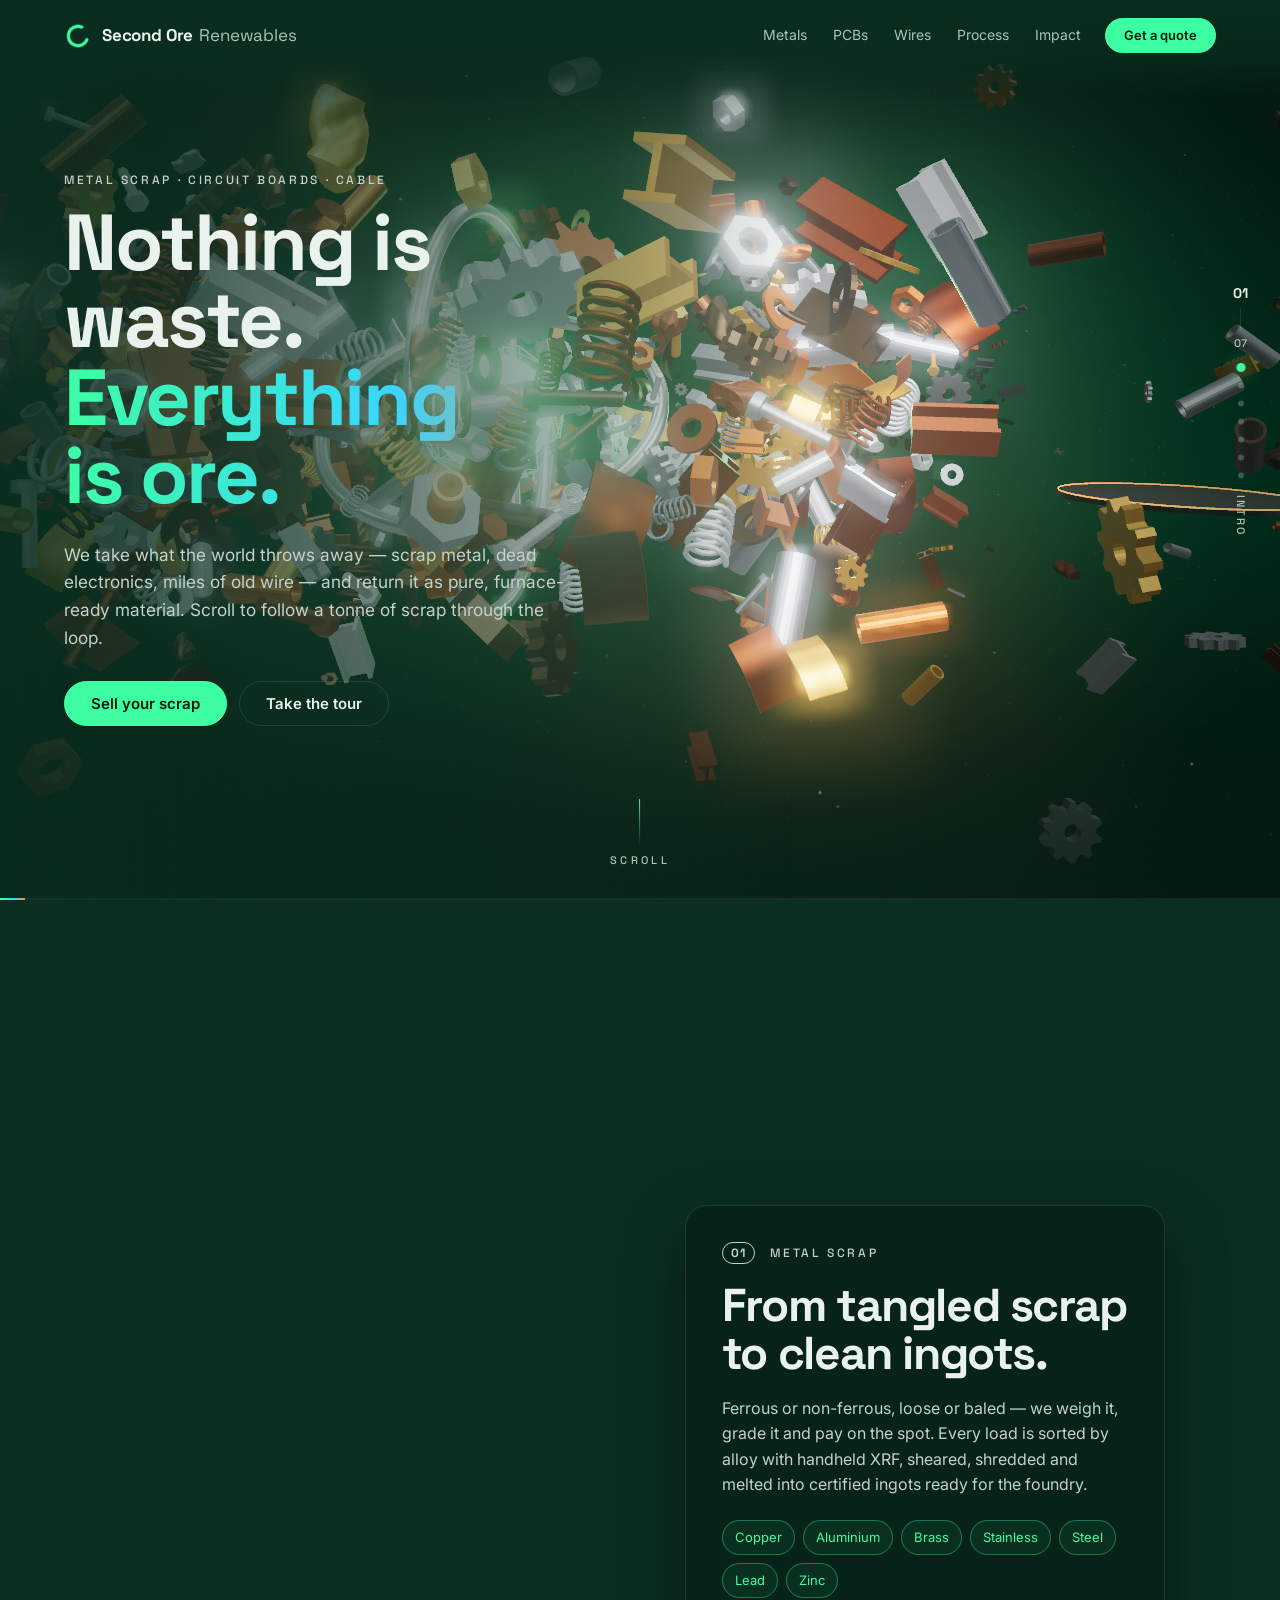
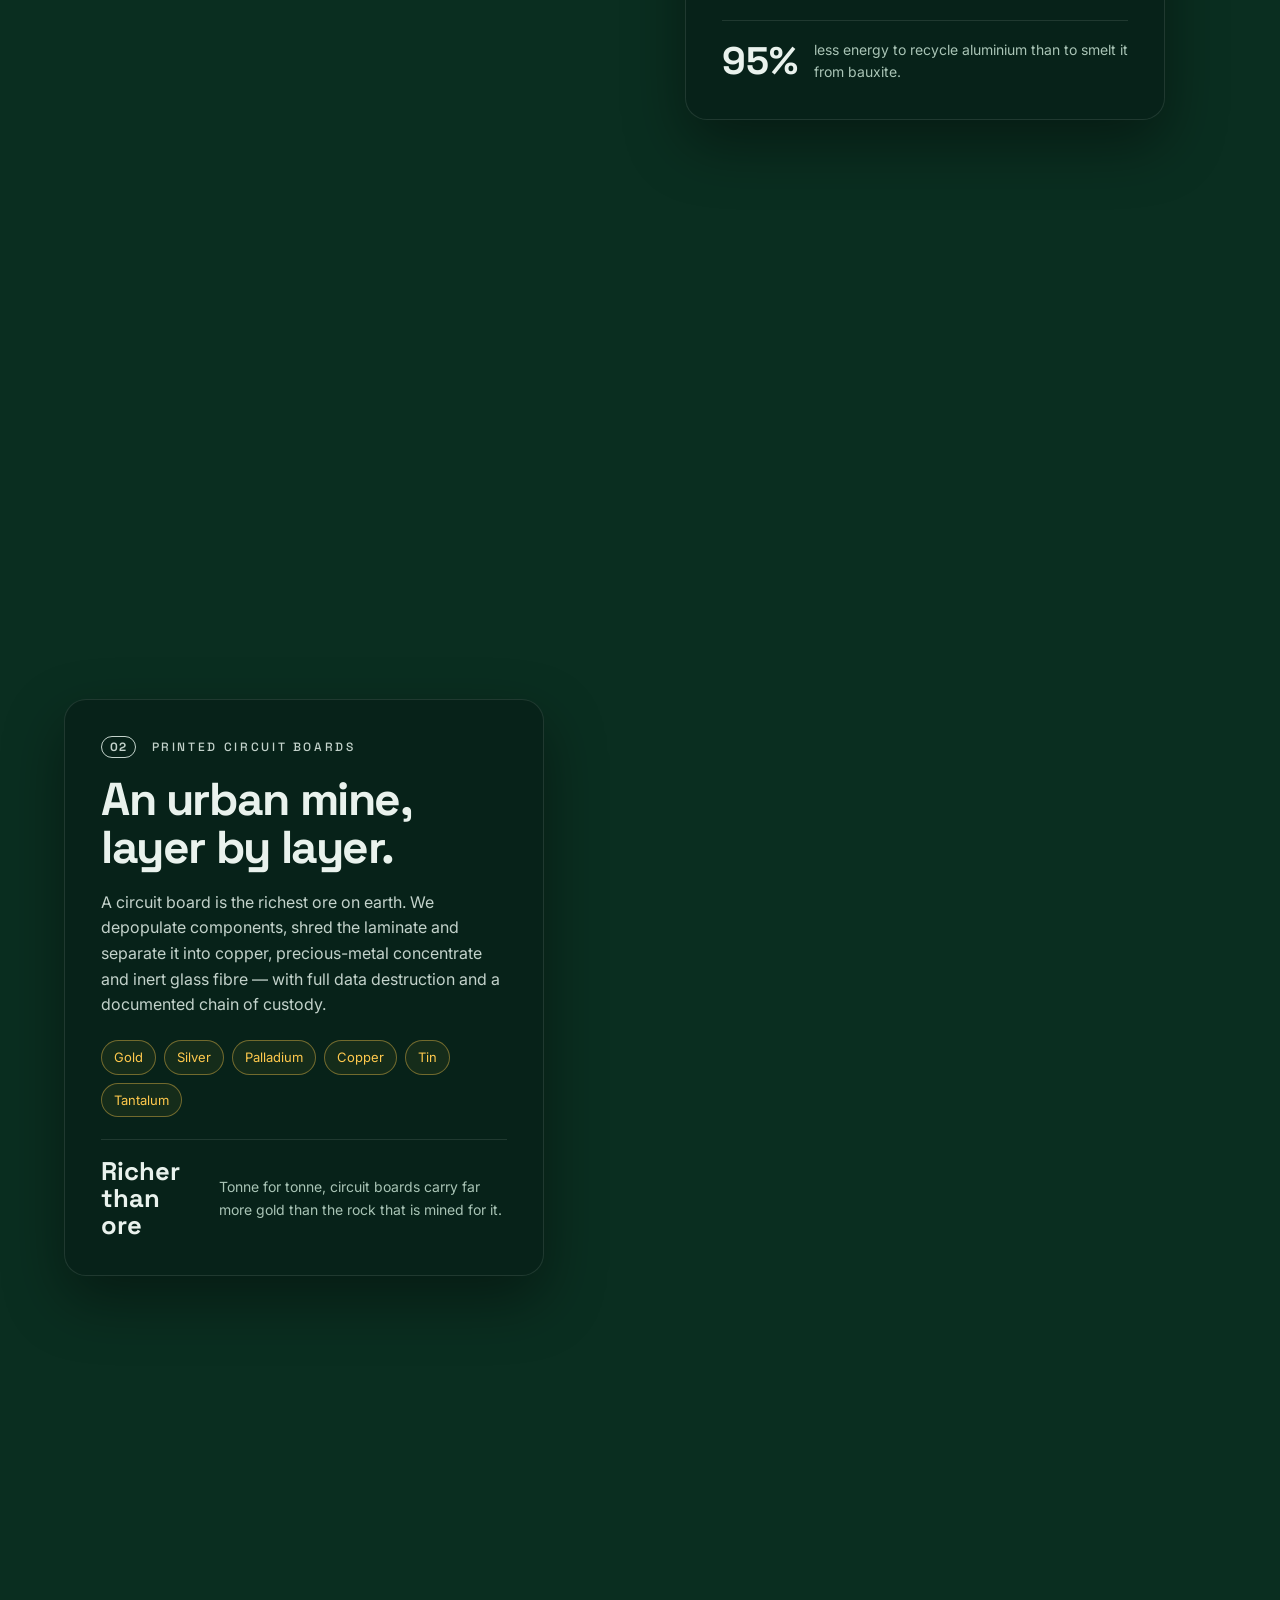
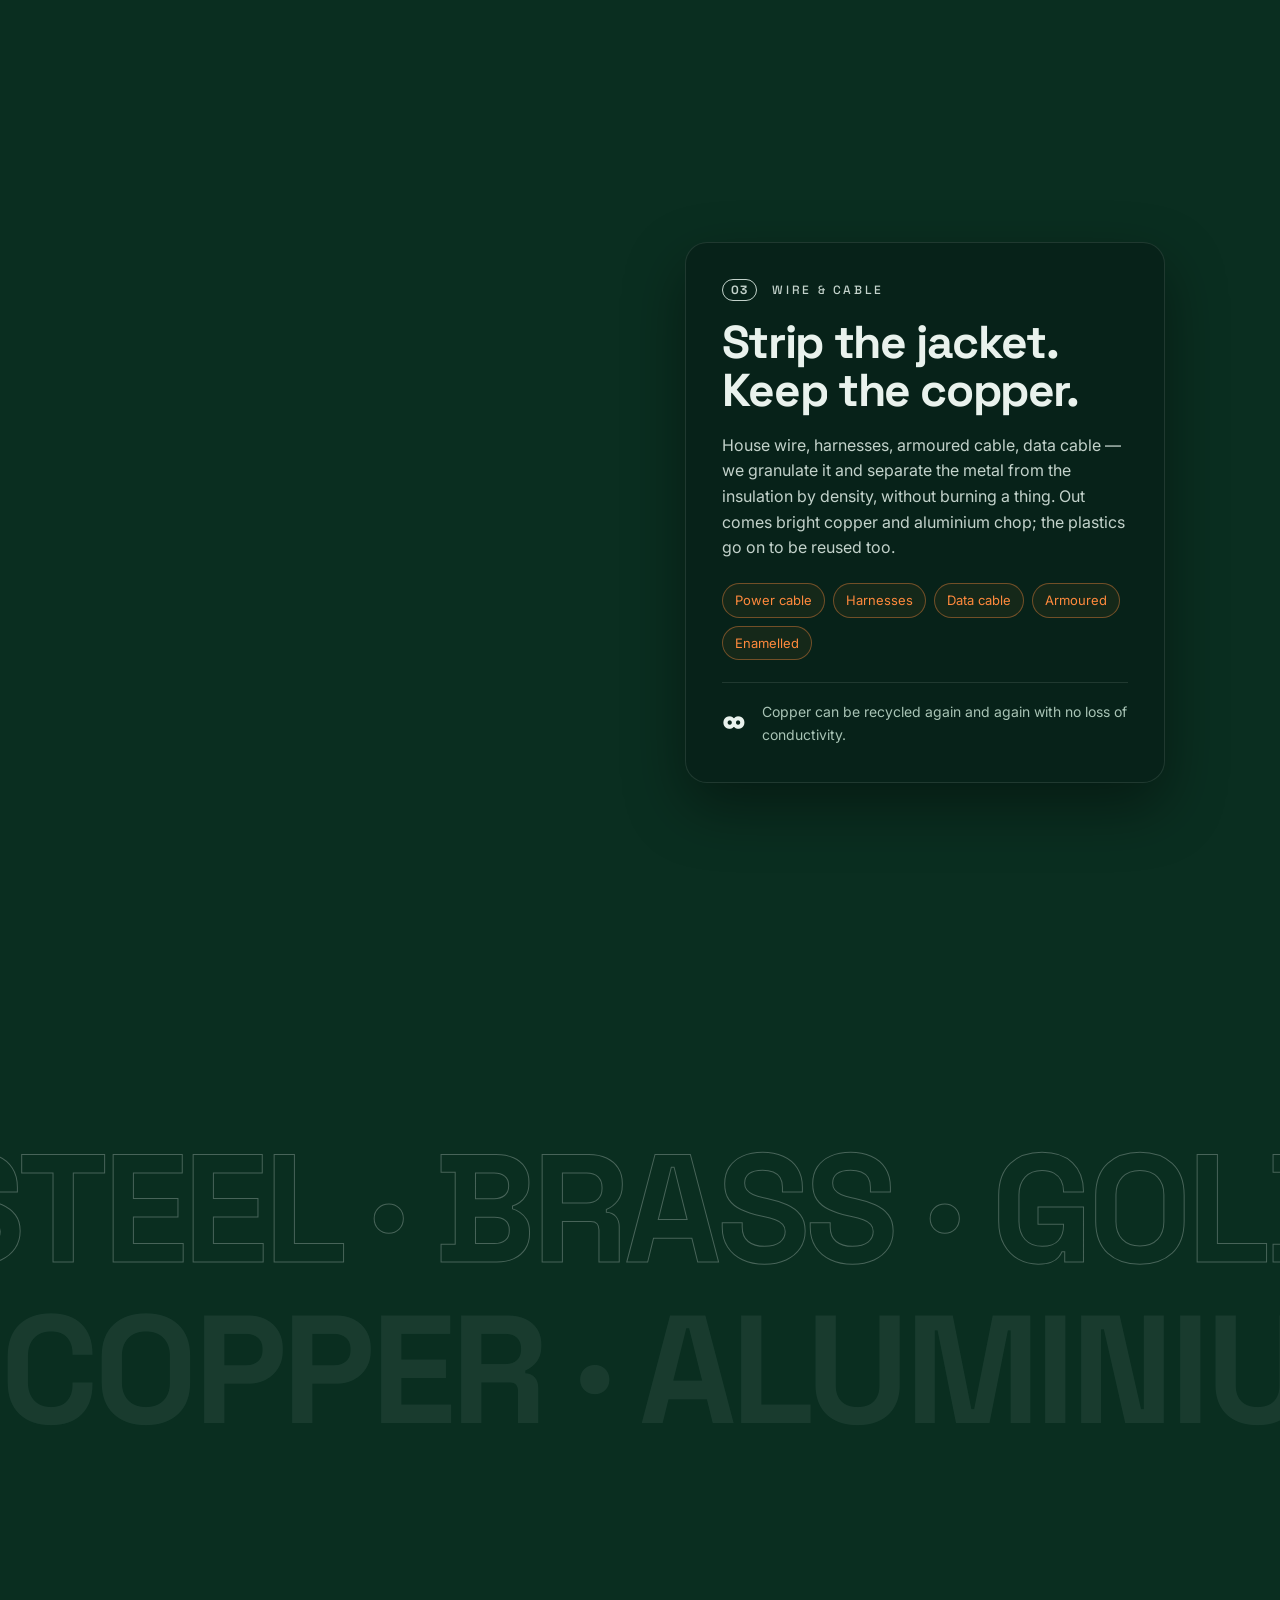
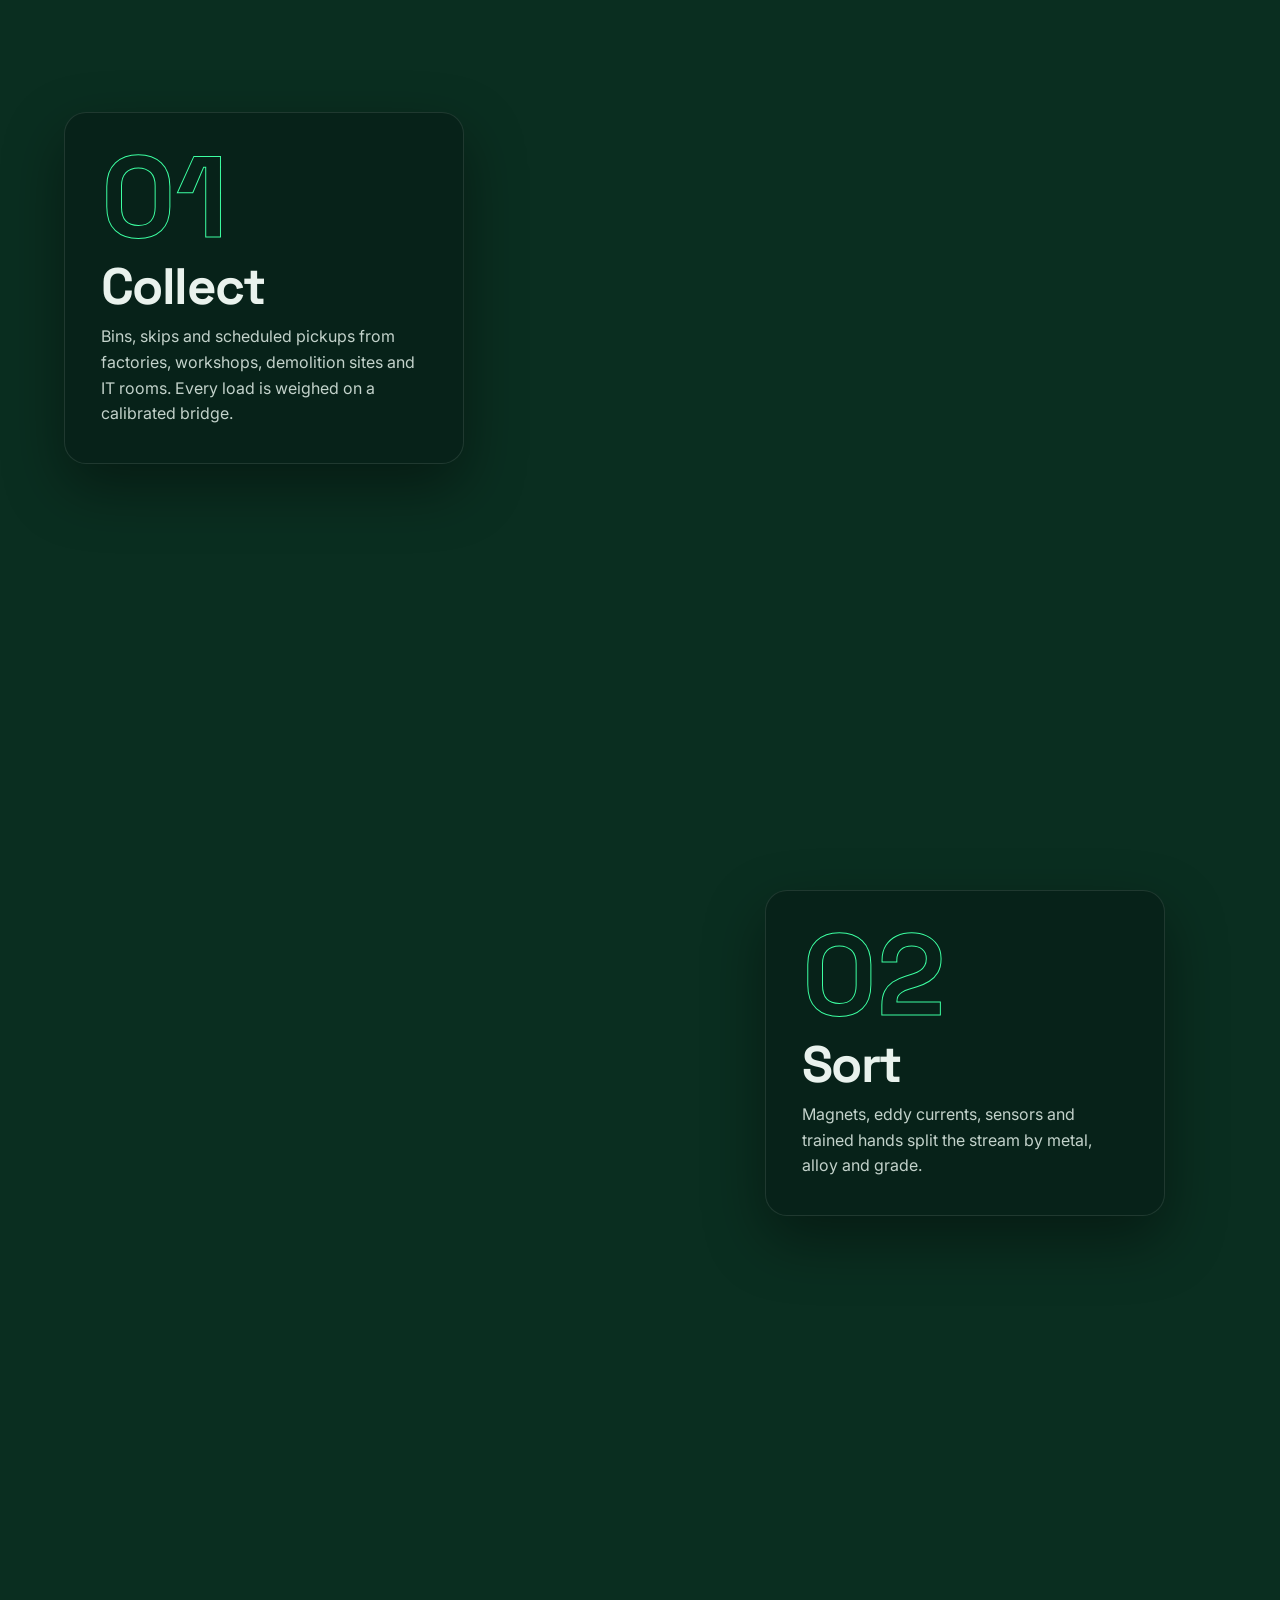
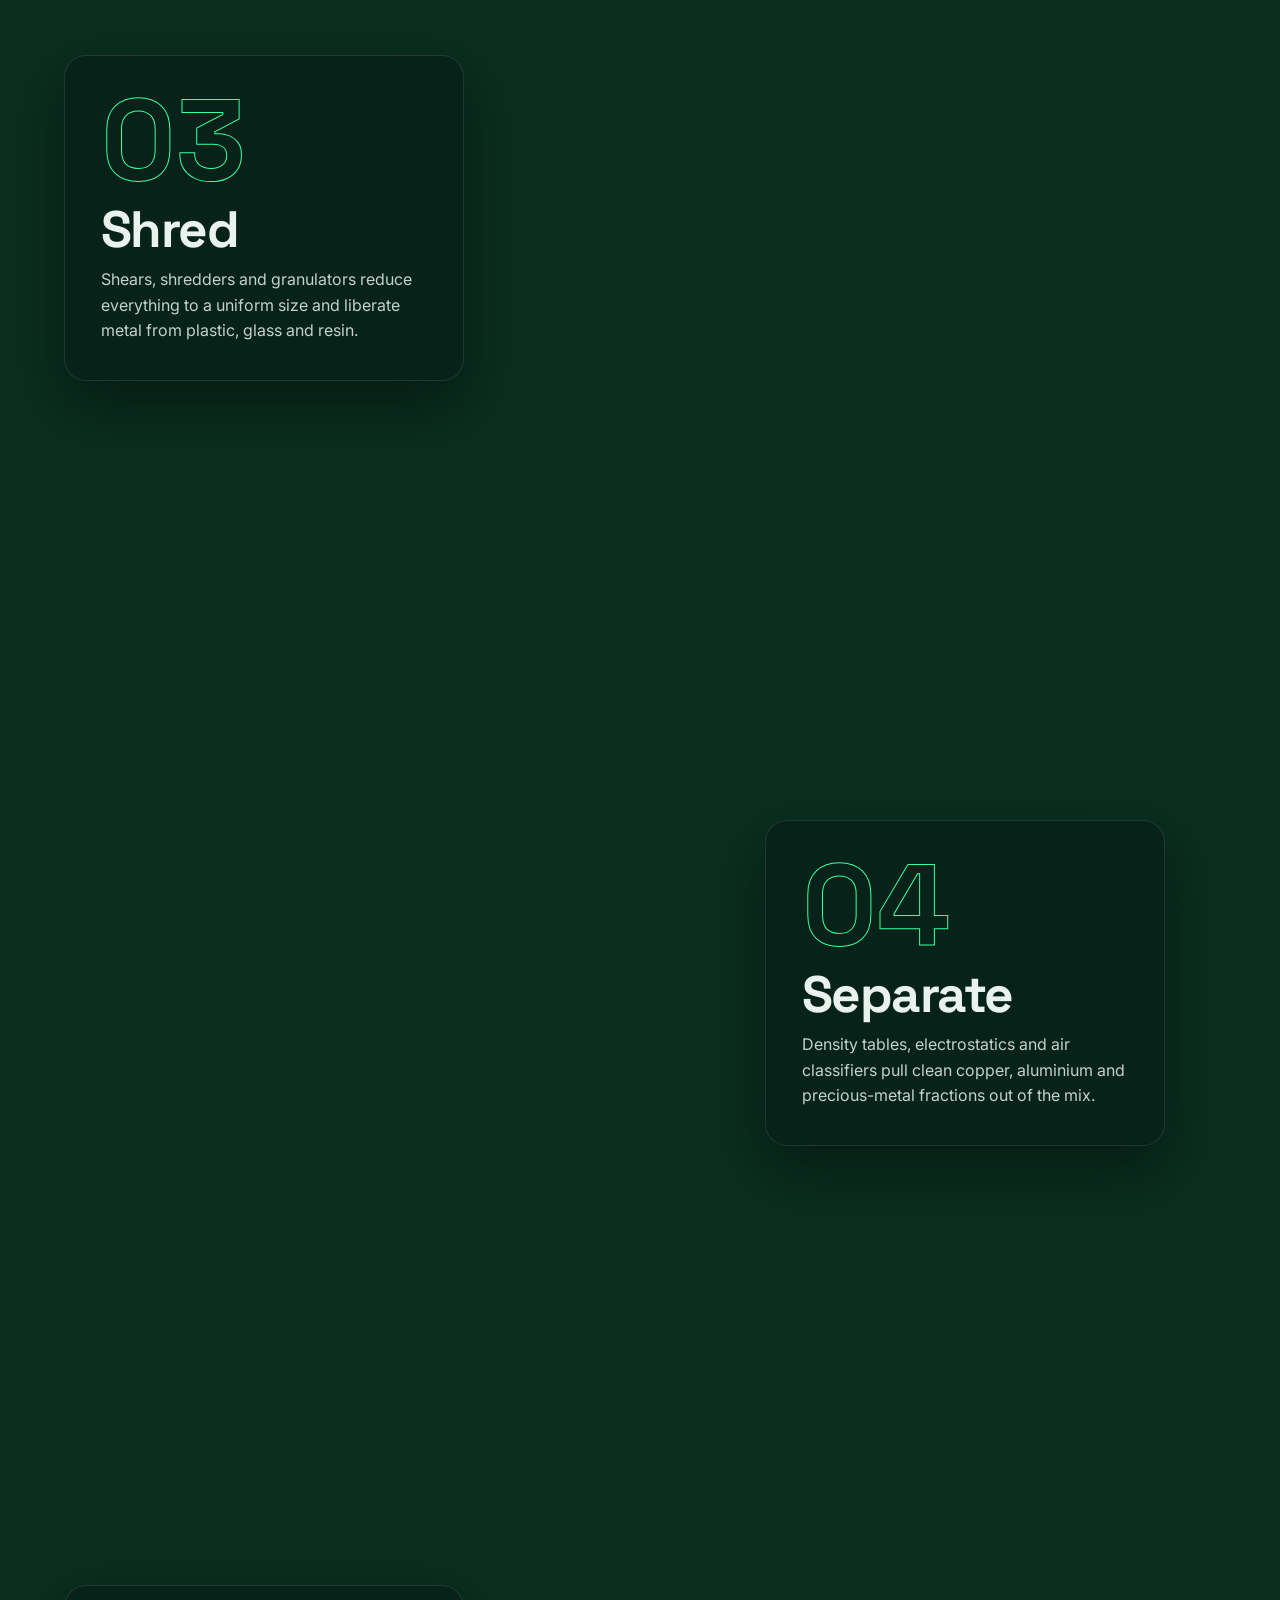
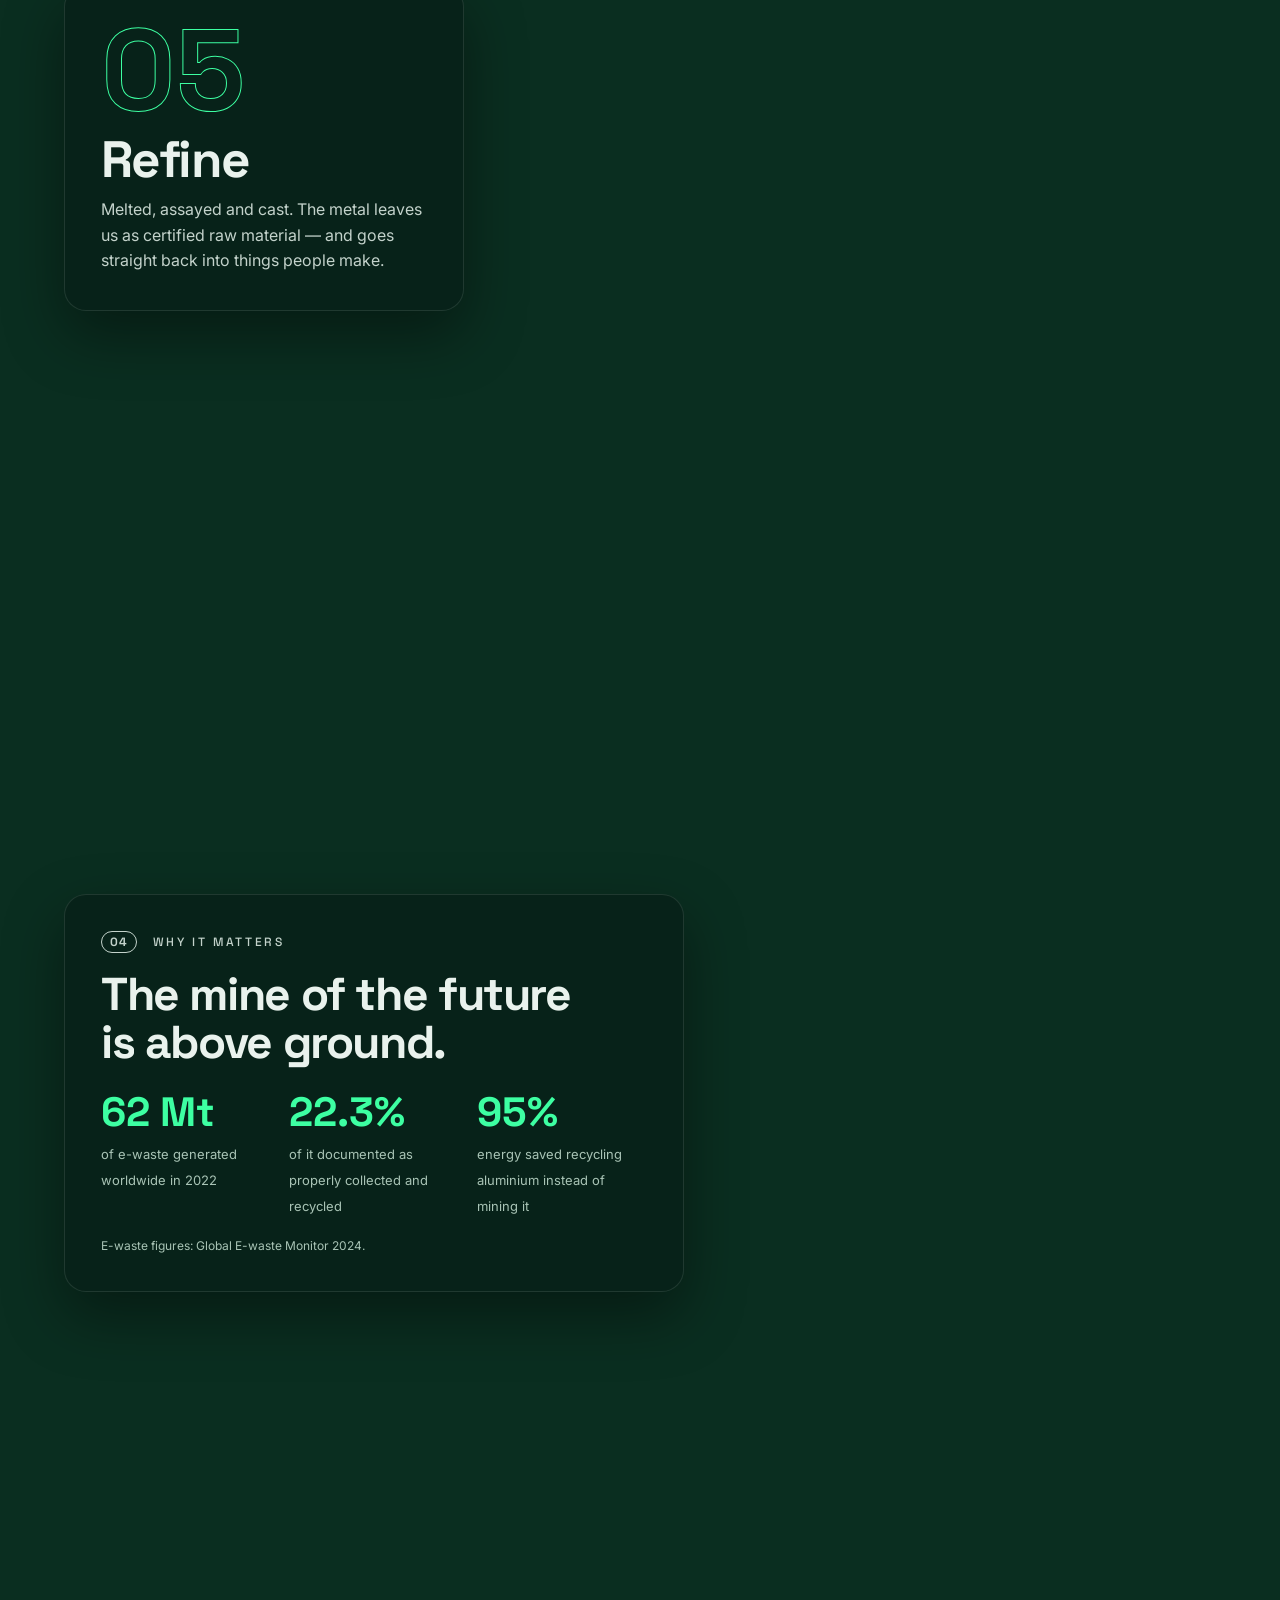
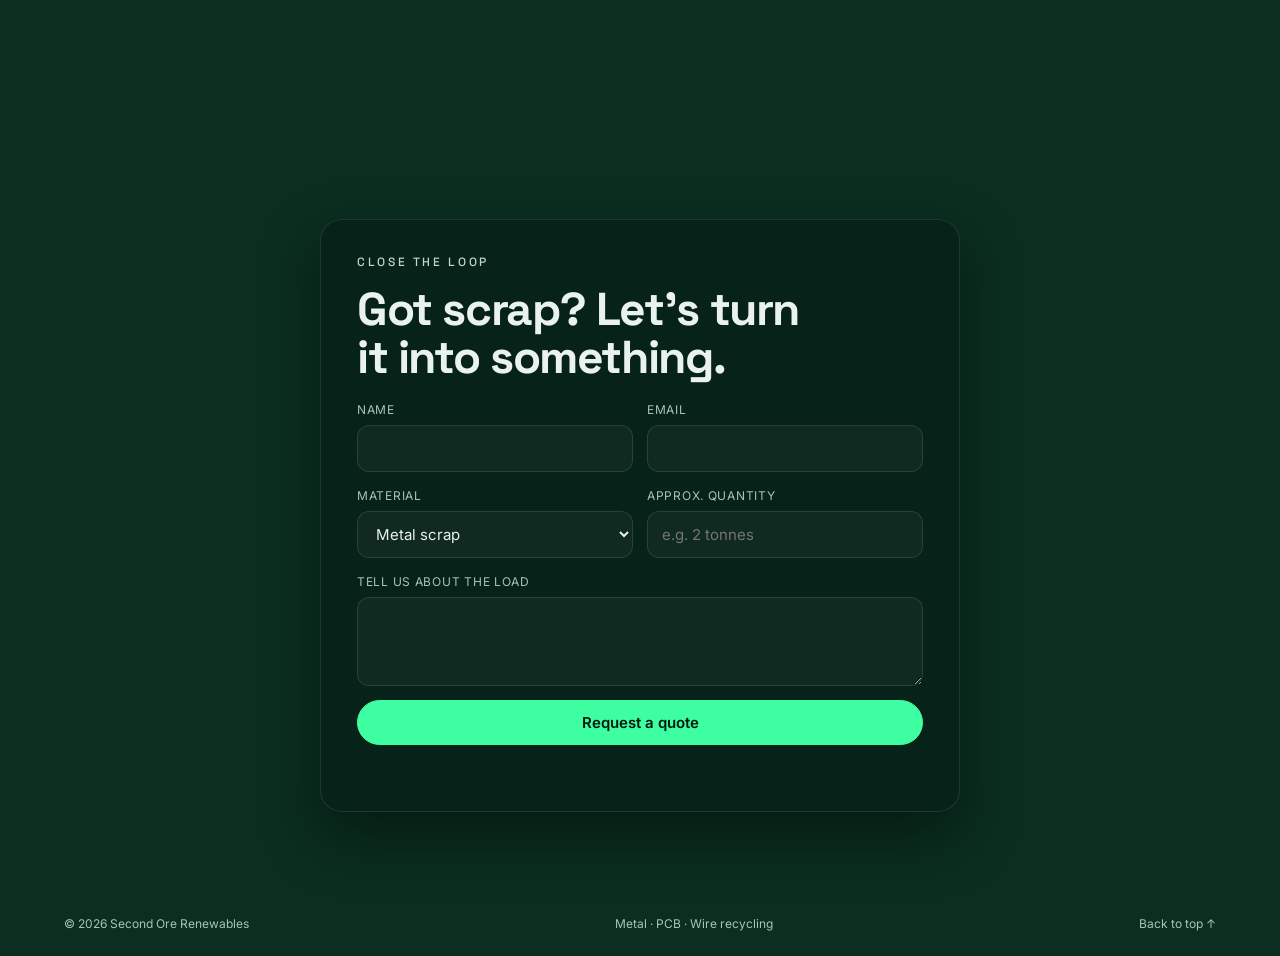
==== commit cff8c478: "Add recognisable scrap pieces and motion graphics Scrap: gears, nuts, bolts, pipe and beam offcuts, " ====
--- a/index.html
+++ b/index.html
@@ -111,6 +111,11 @@
     </div>
   </section>
 
+  <div class="marquee" aria-hidden="true">
+    <span>COPPER · ALUMINIUM · STEEL · BRASS · GOLD · SILVER · PALLADIUM · TIN · COPPER · ALUMINIUM · STEEL · BRASS · GOLD · SILVER · PALLADIUM · TIN · COPPER · ALUMINIUM · STEEL · BRASS · GOLD · SILVER · PALLADIUM · TIN · COPPER · ALUMINIUM · STEEL · BRASS · GOLD · SILVER · PALLADIUM · TIN · COPPER · ALUMINIUM · STEEL · BRASS · GOLD · SILVER · PALLADIUM · TIN · </span>
+    <span>COPPER · ALUMINIUM · STEEL · BRASS · GOLD · SILVER · PALLADIUM · TIN · COPPER · ALUMINIUM · STEEL · BRASS · GOLD · SILVER · PALLADIUM · TIN · COPPER · ALUMINIUM · STEEL · BRASS · GOLD · SILVER · PALLADIUM · TIN · COPPER · ALUMINIUM · STEEL · BRASS · GOLD · SILVER · PALLADIUM · TIN · COPPER · ALUMINIUM · STEEL · BRASS · GOLD · SILVER · PALLADIUM · TIN · </span>
+  </div>
+
   <!-- 4 · PROCESS -->
   <div id="process" class="process">
     <section class="chapter step" data-key data-chapter="4" data-name="Process">
--- a/css/style.css
+++ b/css/style.css
@@ -1,6 +1,7 @@
 :root {
   --bg: #04070a;
   --bg-rgb: 4, 7, 10;
+  --ink-rgb: 233, 242, 237;
   --soft: #c3d2cb;
   --on-accent: #00190d;
   --field: rgba(255, 255, 255, .04);
@@ -203,6 +204,19 @@
 .in .reveal:nth-child(4) { transition-delay: .24s; }
 .in .reveal:nth-child(5) { transition-delay: .32s; }
 .in .reveal:nth-child(6) { transition-delay: .4s; }
+
+.split .w { display: inline-block; overflow: hidden; vertical-align: top; padding-bottom: .14em; margin-bottom: -.14em; }
+.split .w > * { display: inline-block; transform: translateY(115%); transition: transform .9s cubic-bezier(.2, .7, .2, 1); transition-delay: calc(var(--i) * 70ms); }
+.in .split .w > * { transform: none; }
+
+.marquee { position: relative; overflow: hidden; padding: 6vh 0; pointer-events: none; }
+.marquee span {
+  display: block; white-space: nowrap; will-change: transform;
+  font: 700 clamp(64px, 12vw, 190px)/1.05 var(--display); letter-spacing: -.03em;
+  color: transparent; -webkit-text-stroke: 1px rgba(var(--ink-rgb), .28);
+}
+.marquee span + span { color: rgba(var(--ink-rgb), .07); -webkit-text-stroke: 0; }
+.brand svg { will-change: transform; }
 
 /* ---------- responsive ---------- */
 @media (max-width: 1180px) { .rail { display: none; } .panel.wide { width: min(520px, 100%); } }
@@ -230,6 +244,7 @@
 @media (prefers-reduced-motion: reduce) {
   html { scroll-behavior: auto; }
   .reveal { transition: opacity .3s; transform: none; }
+  .split .w > * { transform: none; transition: none; }
   .loader-ring, .scroll-hint i { animation: none; }
 }
 
@@ -244,7 +259,7 @@
   --mute: #a9c4b6;
 }
 [data-theme="daylight"] {
-  --bg: #e9ede9; --bg-rgb: 233, 237, 233; --ink: #10201a; --mute: #55695f; --soft: #33473e;
+  --bg: #e9ede9; --bg-rgb: 233, 237, 233; --ink-rgb: 16, 32, 26; --ink: #10201a; --mute: #55695f; --soft: #33473e;
   --green: #0b8f55; --cyan: #0a7fa6; --copper: #c2571a; --gold: #9a6b00; --on-accent: #ffffff;
   --glass: rgba(255, 255, 255, .86); --line: rgba(16, 32, 26, .14); --field: rgba(16, 32, 26, .04);
   --faint: rgba(16, 32, 26, .25); --edge: rgba(120, 140, 130, .28); --shadow: rgba(40, 60, 50, .18);
